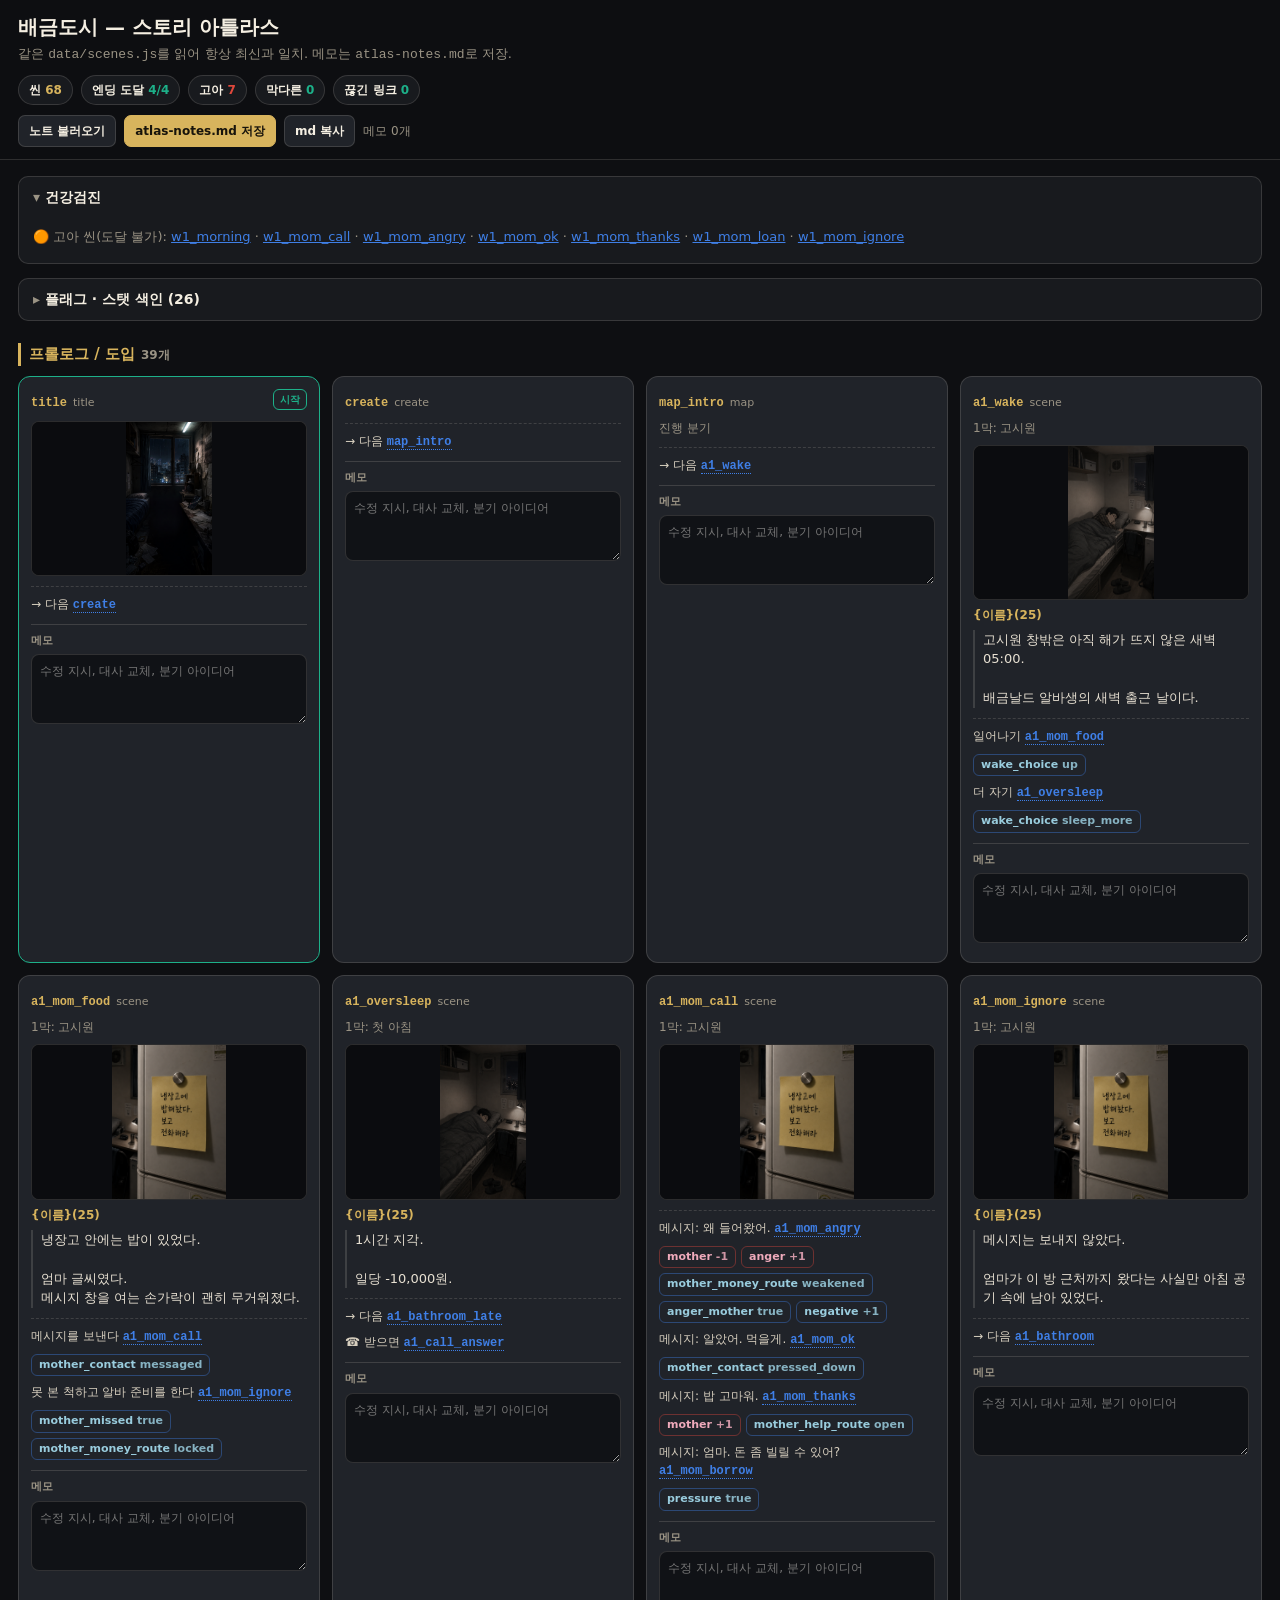
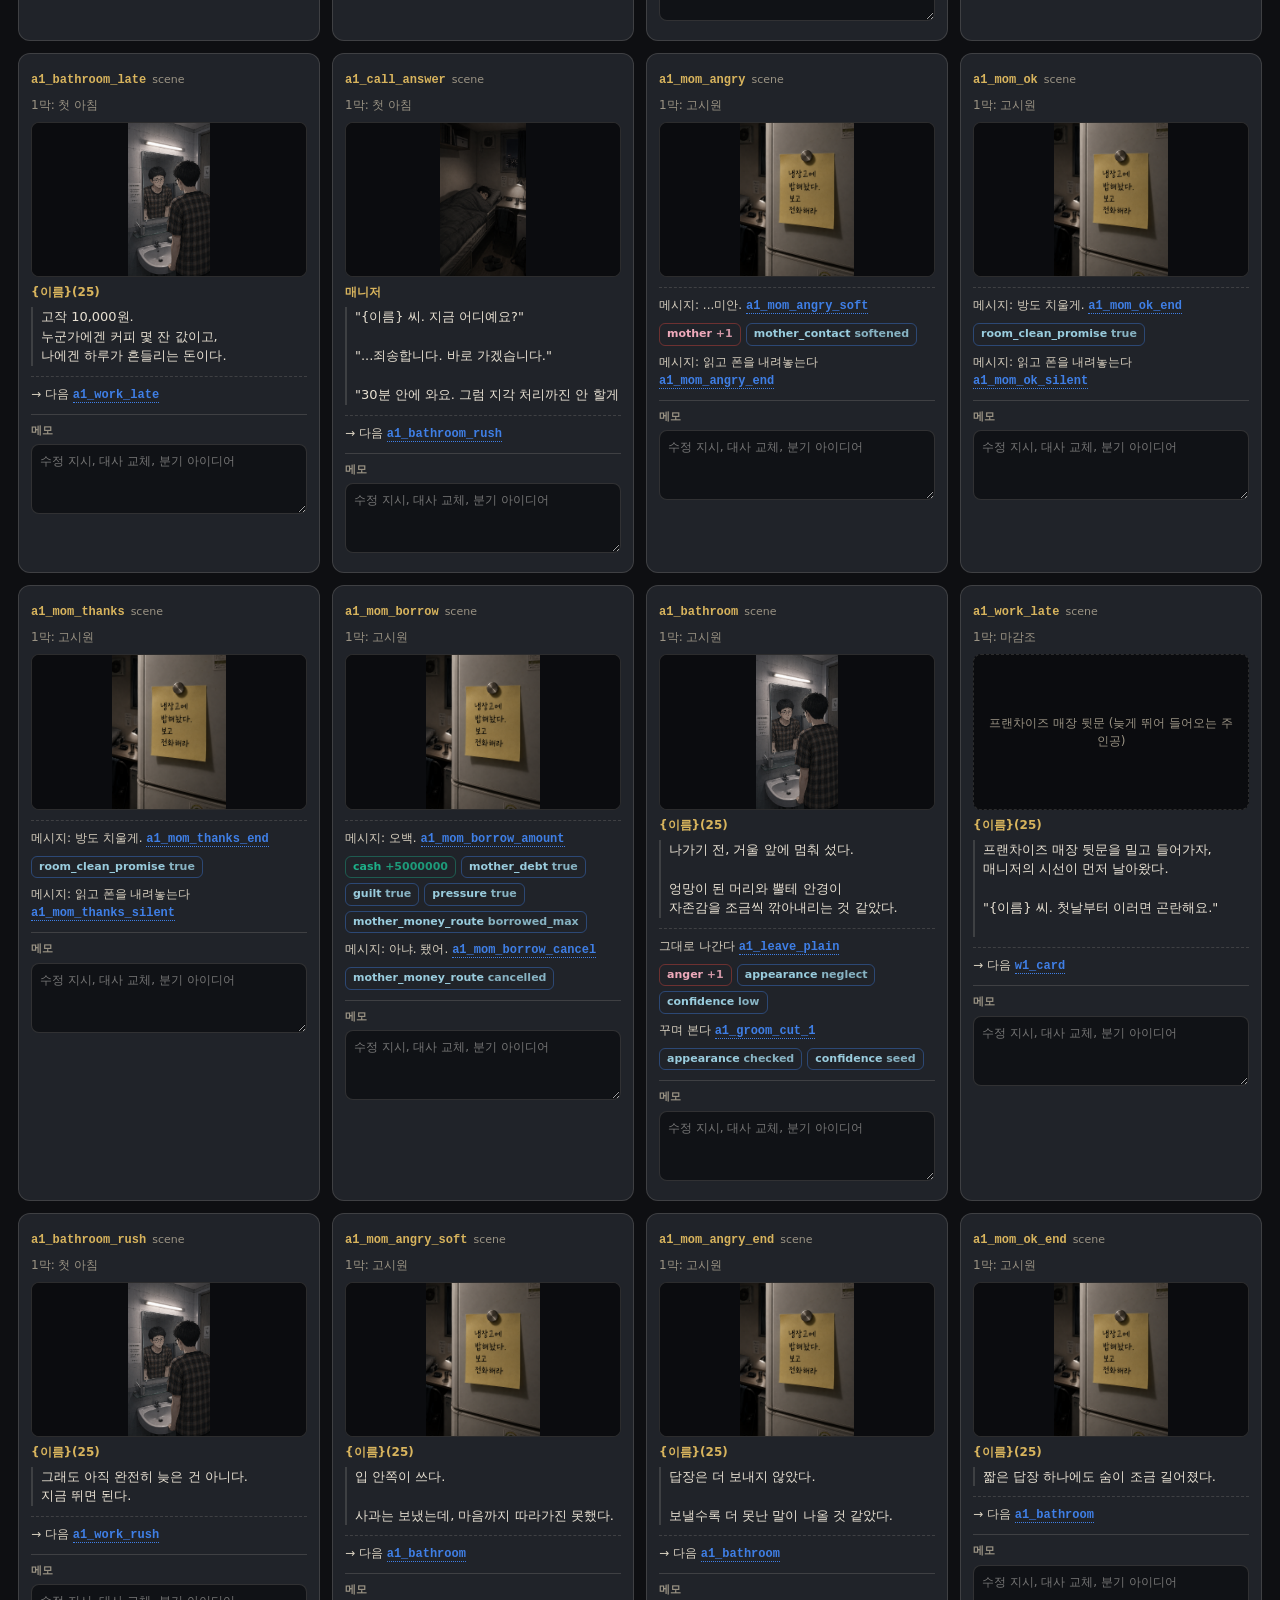
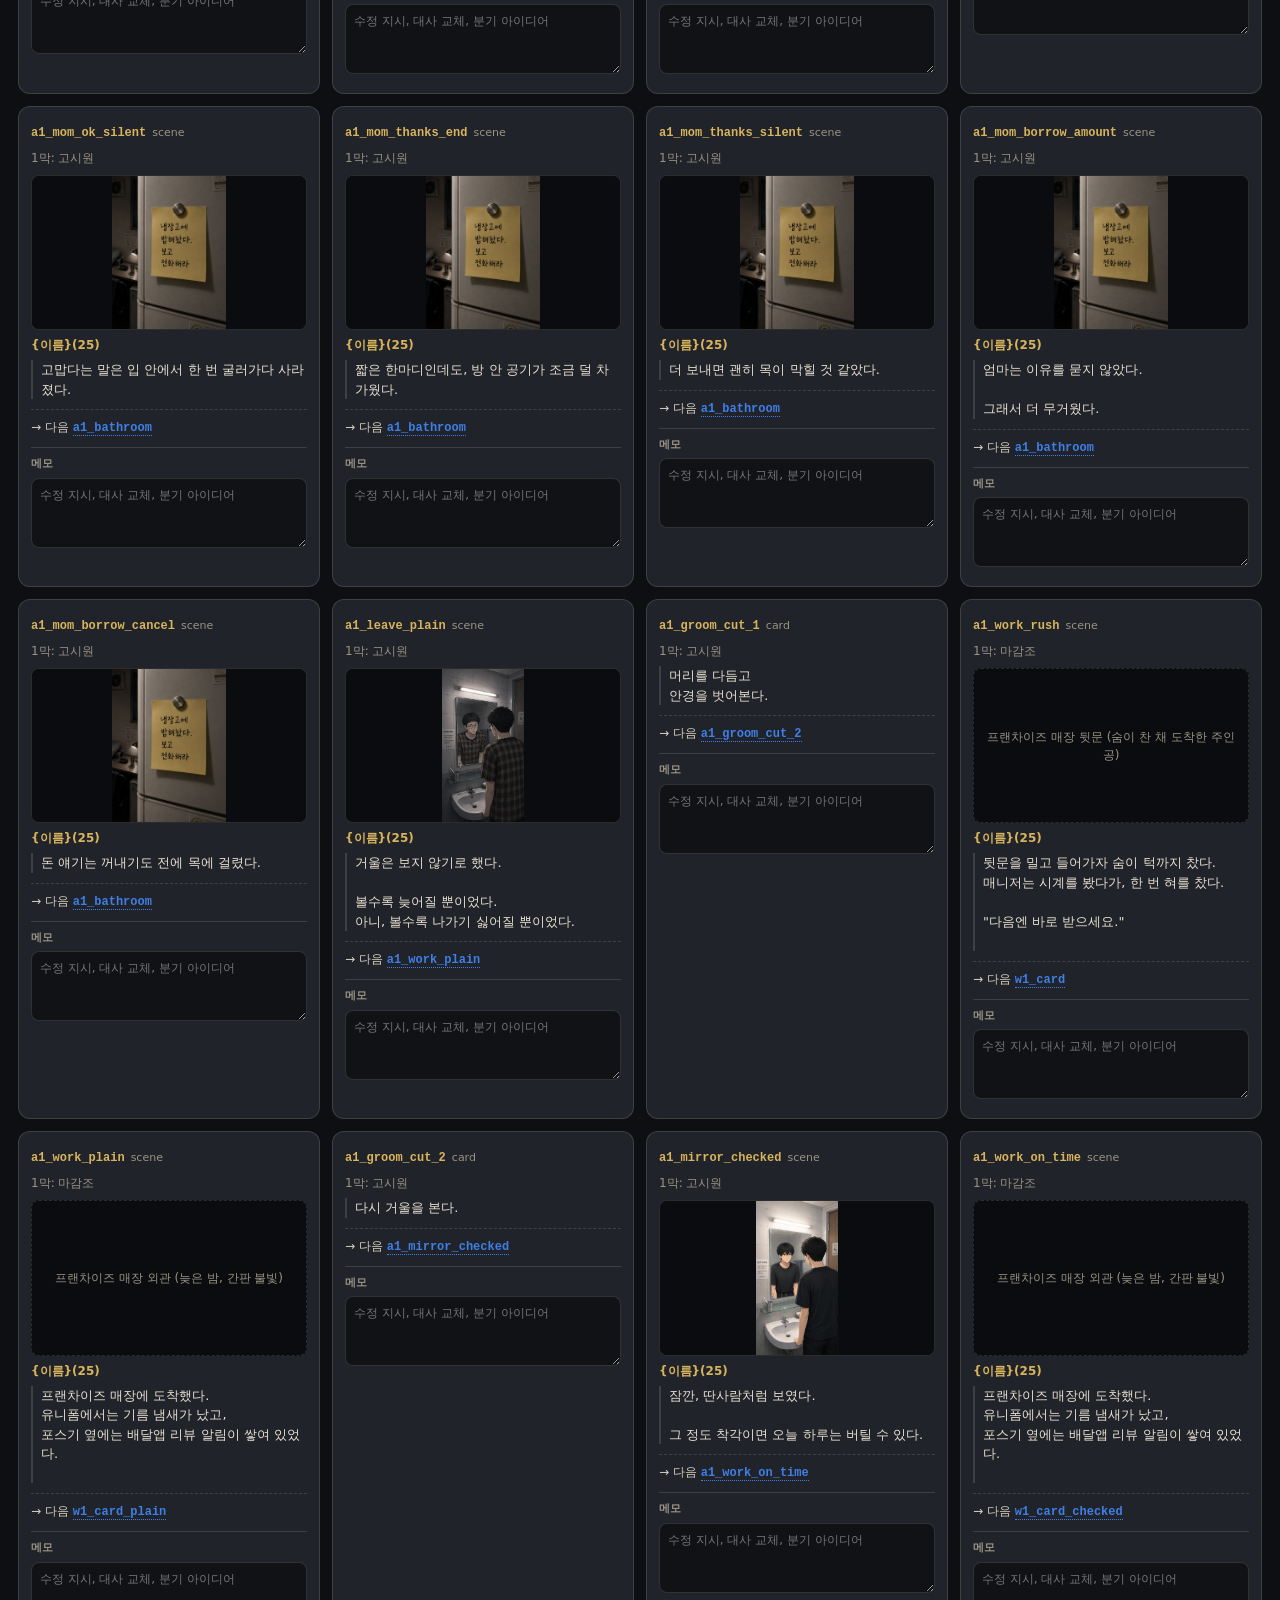
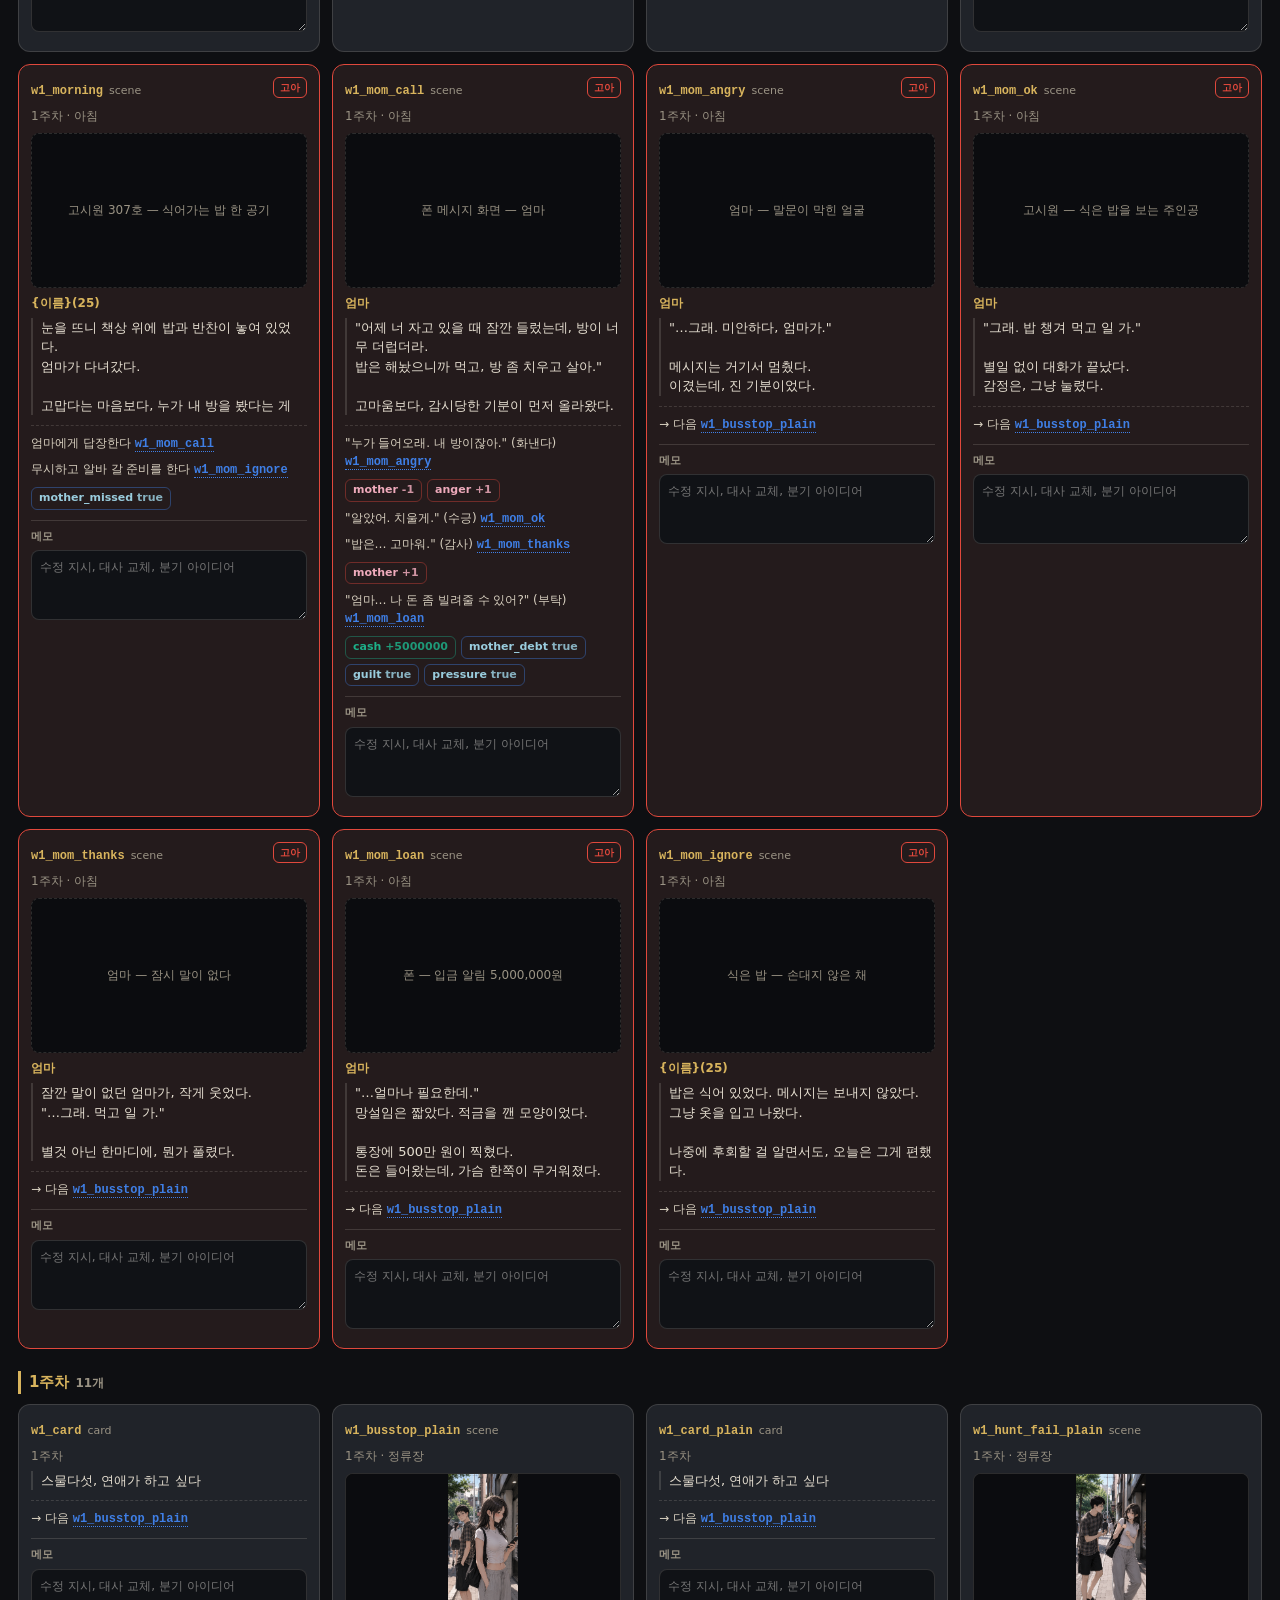
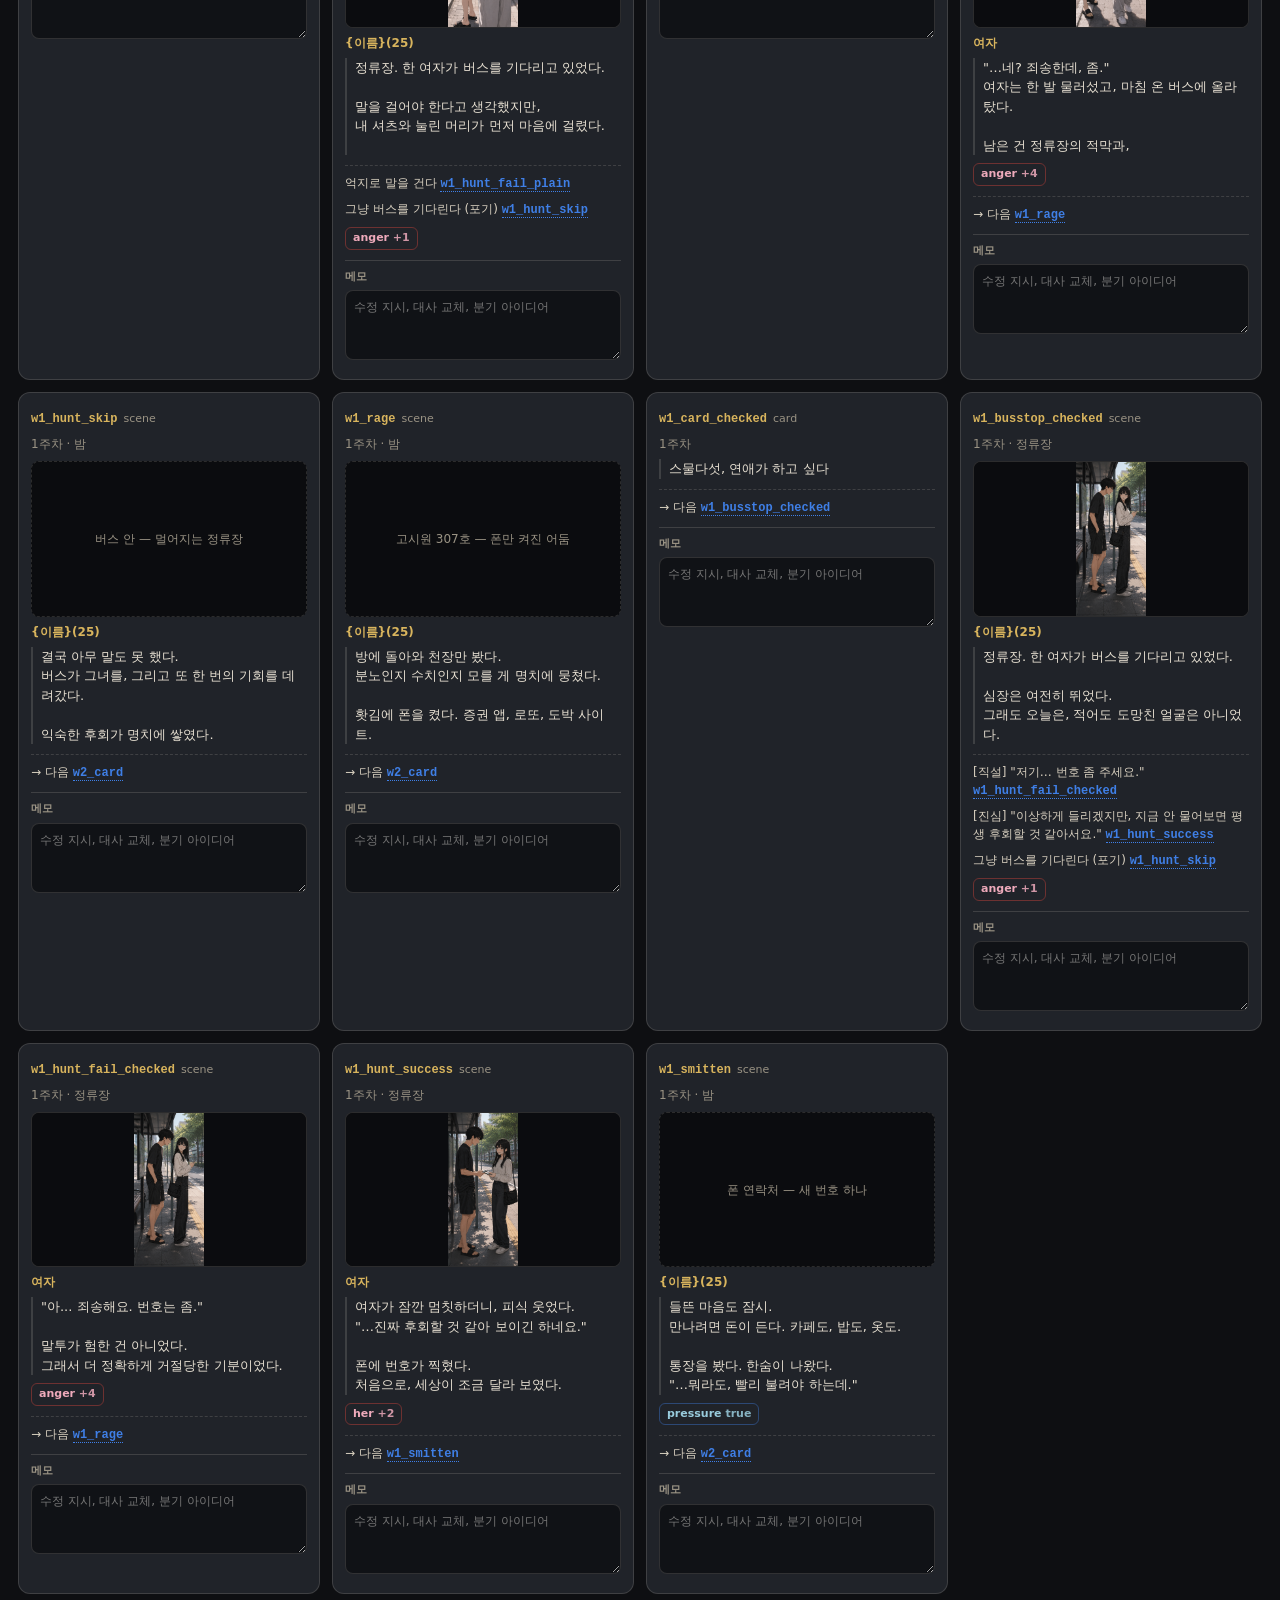
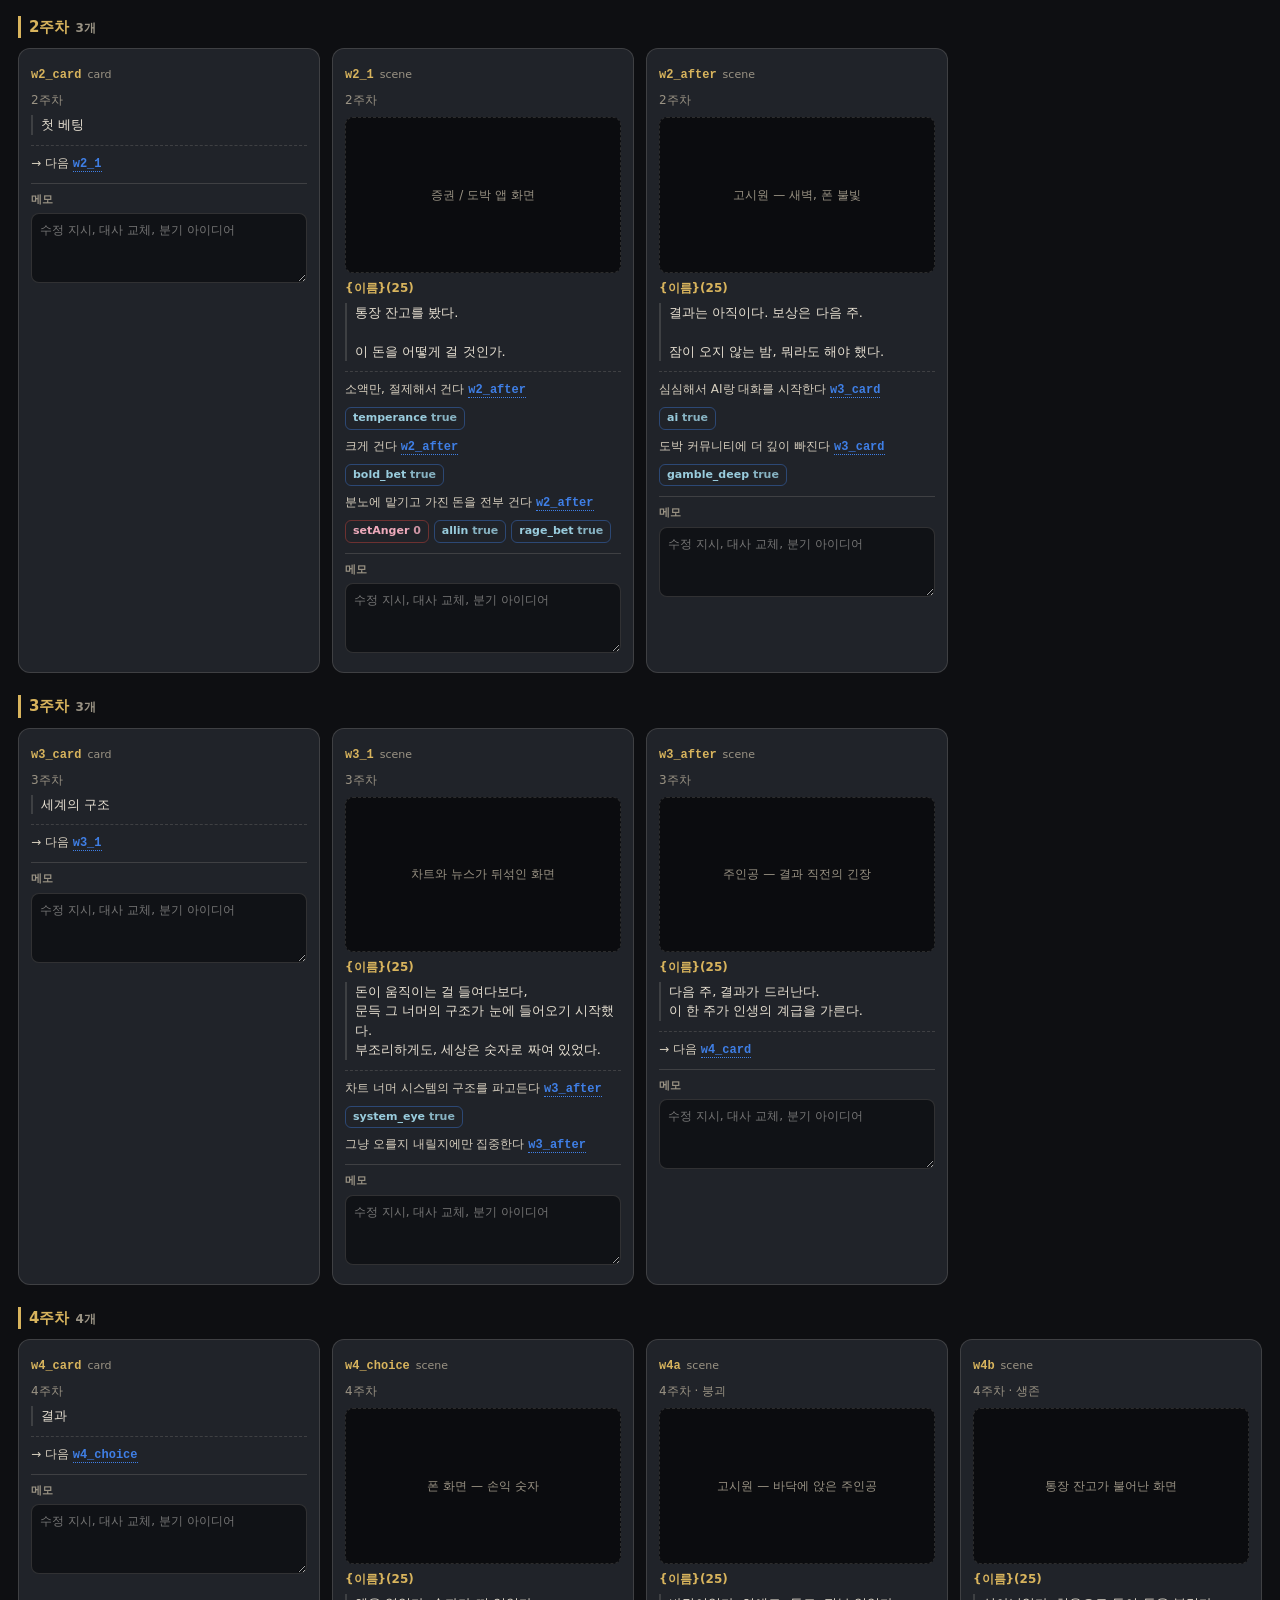
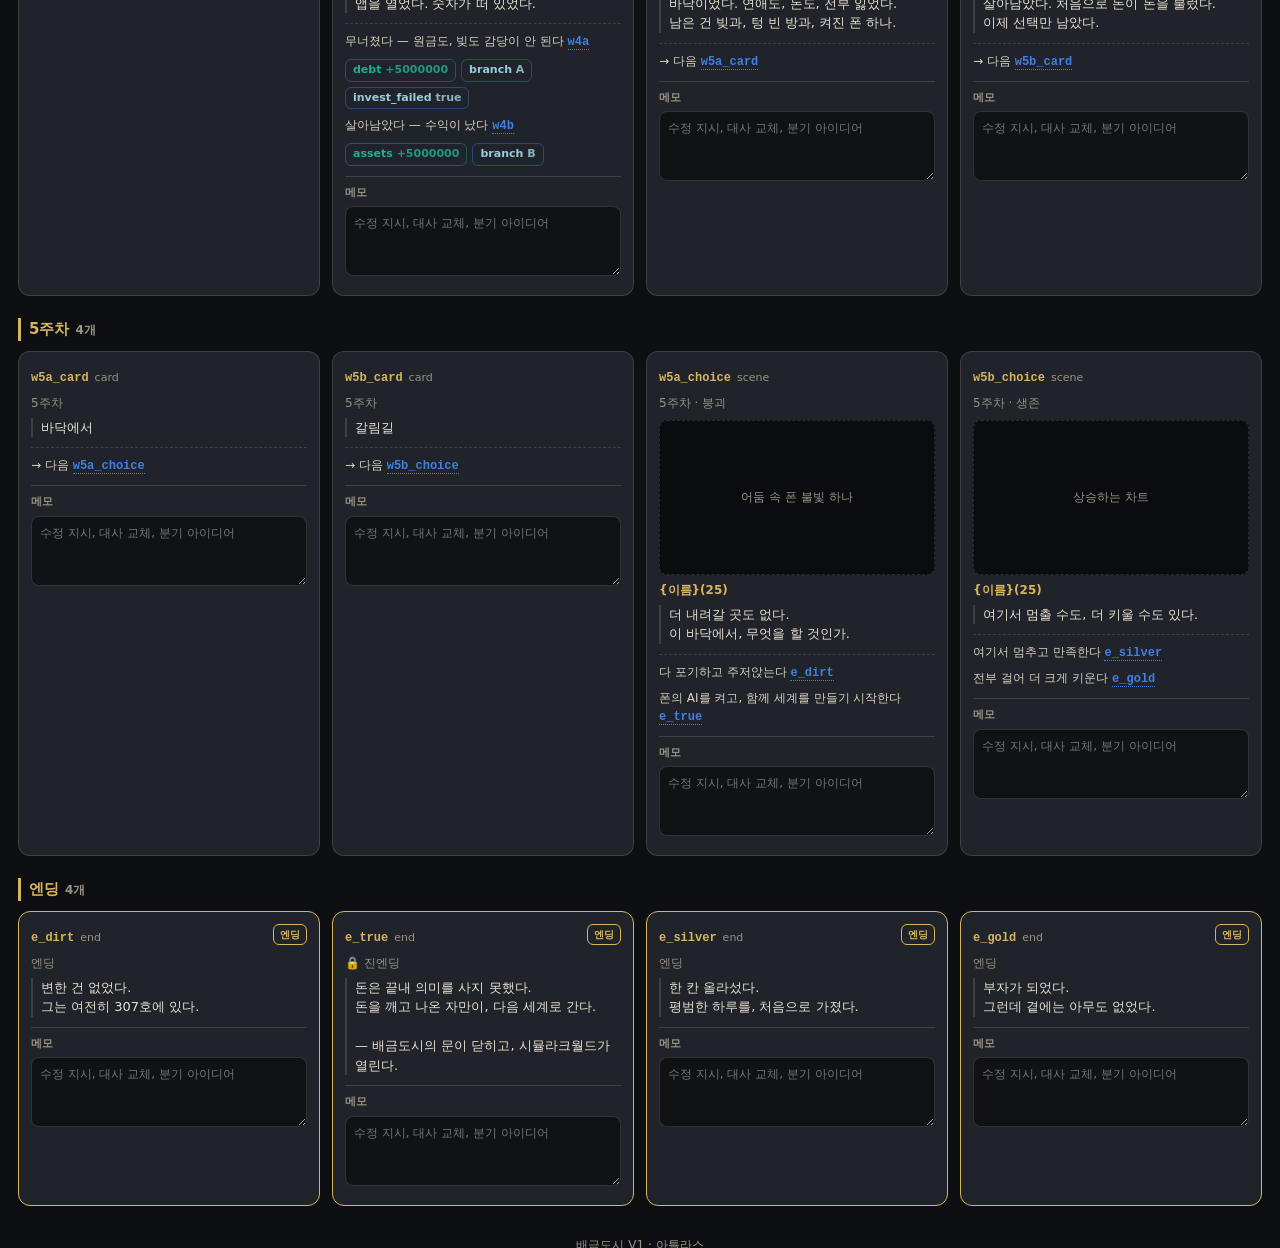
==== game/overview.html @ 7a2845d9 "Initial Mammon City v4.5 project" ====
<!DOCTYPE html>
<html lang="ko">
<head>
<meta charset="utf-8">
<meta name="viewport" content="width=device-width, initial-scale=1">
<title>배금도시 — 스토리 아틀라스</title>
<style>
  :root{
    --ink:#f5efe2; --muted:#9a9384; --bg:#0e0f12; --panel:#181a1e; --panel2:#202329;
    --line:rgba(245,239,226,.14); --gold:#d8b45d; --red:#e0483c; --green:#1db089; --blue:#3f7fe6;
  }
  *{box-sizing:border-box; margin:0; padding:0}
  body{background:var(--bg); color:var(--ink); font-family:"Gothic A1",system-ui,sans-serif; line-height:1.5; padding:18px; }
  a{color:inherit}
  h1{font-size:20px; font-weight:800}
  .sub{color:var(--muted); font-size:13px; margin-top:2px}

  .toolbar{position:sticky; top:0; z-index:5; background:rgba(14,15,18,.96); backdrop-filter:blur(4px);
    border-bottom:1px solid var(--line); padding:12px 4px; margin:-18px -18px 16px; padding-inline:18px}
  .pills{display:flex; flex-wrap:wrap; gap:8px; margin-top:10px}
  .pill{font-size:12px; font-weight:800; padding:5px 10px; border-radius:999px; border:1px solid var(--line); background:var(--panel)}
  .pill b{color:var(--gold)}
  .pill.bad b{color:var(--red)}
  .pill.warn b{color:var(--gold)}
  .pill.ok b{color:var(--green)}
  .note-actions{display:flex; flex-wrap:wrap; align-items:center; gap:8px; margin-top:10px}
  .note-btn{border:1px solid var(--line); background:var(--panel2); color:var(--ink); border-radius:7px;
    padding:6px 10px; font:inherit; font-size:12px; font-weight:800; cursor:pointer}
  .note-btn:hover{border-color:var(--gold)}
  .note-btn.primary{background:var(--gold); color:#17130b; border-color:var(--gold)}
  .note-status{font-size:12px; color:var(--muted)}
  .note-status.ok{color:var(--green)}
  .note-status.warn{color:var(--gold)}

  details{margin-bottom:14px; border:1px solid var(--line); border-radius:10px; background:var(--panel); overflow:hidden}
  summary{cursor:pointer; padding:10px 14px; font-weight:800; font-size:14px; list-style:none}
  summary::-webkit-details-marker{display:none}
  summary::before{content:"▸ "; color:var(--muted)}
  details[open] summary::before{content:"▾ "}
  .pad{padding:6px 14px 14px}

  .problem{font-size:13px; padding:3px 0; color:var(--muted)}
  .problem a{color:var(--blue); text-decoration:underline; cursor:pointer}
  .problem.red a{color:var(--red)}

  .legend{display:flex; flex-wrap:wrap; gap:6px}

  .group{margin:22px 0 8px}
  .group h2{font-size:15px; color:var(--gold); border-left:3px solid var(--gold); padding-left:8px}
  .group .gcount{color:var(--muted); font-size:12px; font-weight:700; margin-left:6px}

  .grid{display:grid; grid-template-columns:repeat(auto-fill,minmax(280px,1fr)); gap:12px; margin-top:10px}
  .card{border:1px solid var(--line); border-radius:12px; background:var(--panel2); padding:12px; scroll-margin-top:90px}
  .card.is-start{border-color:var(--green)}
  .card.is-end{border-color:var(--gold)}
  .card.is-orphan{border-color:var(--red); background:#241b1c}
  .card.is-dead{border-color:var(--red)}

  .id{font-family:ui-monospace,Menlo,Consolas,monospace; font-size:12px; font-weight:800; color:var(--gold)}
  .type{font-size:11px; color:var(--muted); margin-left:6px}
  .badges{float:right; display:flex; gap:4px}
  .bdg{font-size:10px; font-weight:800; padding:2px 6px; border-radius:6px; border:1px solid var(--line); color:var(--muted)}
  .bdg.start{color:var(--green); border-color:var(--green)}
  .bdg.end{color:var(--gold); border-color:var(--gold)}
  .bdg.orphan,.bdg.dead{color:var(--red); border-color:var(--red)}
  .bdg.secret{color:var(--blue); border-color:var(--blue)}

  .hd{font-size:12px; color:var(--muted); margin-top:6px}
  .sp{font-size:12px; color:var(--gold); font-weight:800; margin-top:6px}
  .tx{font-size:13px; white-space:pre-line; color:#e7e0d2; margin-top:6px; max-height:7.5em; overflow:auto;
     border-left:2px solid var(--line); padding-left:8px}
  .thumb{width:100%; aspect-ratio:16/9; margin-top:8px; border:1px solid var(--line); border-radius:8px;
    overflow:hidden; background:#0b0c0f; display:flex; align-items:center; justify-content:center}
  .thumb img{width:100%; height:100%; object-fit:contain; display:block; background:#0b0c0f}
  .thumb.placeholder{padding:12px; color:var(--muted); font-size:12px; text-align:center; border-style:dashed}
  .note-box{margin-top:10px; border-top:1px solid var(--line); padding-top:8px}
  .note-label{font-size:11px; font-weight:800; color:var(--muted); margin-bottom:5px}
  .note-box textarea{width:100%; min-height:70px; resize:vertical; border:1px solid var(--line); border-radius:8px;
    background:#101216; color:var(--ink); padding:8px; font:inherit; font-size:12px; line-height:1.45}
  .note-box textarea:focus{outline:none; border-color:var(--gold)}
  .card.has-note{box-shadow:0 0 0 1px rgba(216,180,93,.32)}

  .chips{display:flex; flex-wrap:wrap; gap:5px; margin-top:8px}
  .chip{font-size:11px; font-weight:700; padding:2px 7px; border-radius:6px; border:1px solid var(--line)}
  .chip.stat{color:#eab; border-color:rgba(224,72,60,.4)}
  .chip.flag{color:#9cd; border-color:rgba(63,127,230,.4)}
  .chip.money{color:var(--green); border-color:rgba(29,176,137,.4)}
  .chip.pos::after{content:""}
  .chip .v{opacity:.85}

  .edges{margin-top:10px; border-top:1px dashed var(--line); padding-top:8px; display:flex; flex-direction:column; gap:7px}
  .edge{font-size:12px}
  .edge .lab{color:#d7cfbf}
  .edge a.to{font-family:ui-monospace,Menlo,Consolas,monospace; font-weight:800; color:var(--blue);
    text-decoration:none; border-bottom:1px dotted var(--blue)}
  .edge a.to.broken{color:var(--red); border-color:var(--red)}
  .edge a.to.runtime{color:var(--gold); border-color:var(--gold)}
  .edge .rt{font-size:10px; color:var(--gold)}

  .empty{color:var(--muted); padding:40px; text-align:center}
  code{font-family:ui-monospace,Menlo,Consolas,monospace}
  footer{color:var(--muted); font-size:12px; margin:30px 0 10px; text-align:center}
</style>
</head>
<body>
  <div id="app"><div class="empty">불러오는 중…</div></div>

  <!-- 게임과 같은 데이터 사용 -->
  <script src="data/scenes.js"></script>
  <script src="atlas.js"></script>
  <script>
  (function(){
    var app = document.getElementById('app');
    if(!window.STORY){ app.innerHTML = '<div class="empty">scenes.js를 못 읽었어요. game/ 폴더에서 열어주세요.</div>'; return; }
    var M = window.Atlas.build(window.STORY);
    var H = M.health;
    var esc = function(s){ return String(s==null?'':s).replace(/[&<>"]/g, function(c){
      return {'&':'&amp;','<':'&lt;','>':'&gt;','"':'&quot;'}[c]; }); };
    var NOTE_STORAGE_KEY = 'baegeumdosi-atlas-notes-v1';
    var noteFileHandle = null;
    var notes = loadStoredNotes();

    function deltaChips(deltas){
      if(!deltas || !deltas.length) return '';
      return '<div class="chips">' + deltas.map(function(d){
        var cls = d.kind==='money' ? 'money' : d.kind==='flag' ? 'flag' : 'stat';
        var v = (typeof d.val==='number' && d.val>0 ? '+' : '') + d.val;
        return '<span class="chip '+cls+'">'+esc(d.name)+' <span class="v">'+esc(v)+'</span></span>';
      }).join('') + '</div>';
    }

    function badgeHTML(b){
      var map={'시작':'start','엔딩':'end','고아':'orphan','막다른':'dead','비밀':'secret'};
      return '<span class="bdg '+(map[b]||'')+'">'+esc(b)+'</span>';
    }

    function imageHTML(img){
      if(!img) return '';
      if(img.kind === 'file'){
        return '<div class="thumb"><img src="'+esc(img.src)+'" loading="lazy" alt=""></div>';
      }
      if(img.kind === 'placeholder'){
        return '<div class="thumb placeholder">'+esc(img.label || '이미지 예정')+'</div>';
      }
      return '';
    }

    function noteHTML(s){
      return '<div class="note-box">'
        + '<div class="note-label">메모</div>'
        + '<textarea data-note-scene="'+esc(s.id)+'" placeholder="수정 지시, 대사 교체, 분기 아이디어">'+esc(notes[s.id] || '')+'</textarea>'
        + '</div>';
    }

    function cardHTML(s){
      var cls = 'card';
      if(s.badges.indexOf('시작')>=0) cls+=' is-start';
      if(s.badges.indexOf('엔딩')>=0) cls+=' is-end';
      if(s.badges.indexOf('고아')>=0) cls+=' is-orphan';
      if(s.badges.indexOf('막다른')>=0) cls+=' is-dead';
      if((notes[s.id] || '').trim()) cls+=' has-note';

      var edges = s.edges.map(function(e){
        var toCls = 'to' + (e.kind==='broken'?' broken':e.kind==='runtime'?' runtime':'');
        var rt = e.kind==='runtime' ? ' <span class="rt">(런타임 분기)</span>'
               : e.kind==='broken' ? ' <span class="rt" style="color:var(--red)">(타겟 없음!)</span>' : '';
        return '<div class="edge"><span class="lab">'+esc(e.label)+'</span> '
             + '<a class="'+toCls+'" href="#scene-'+esc(e.target)+'">'+esc(e.target)+'</a>'+rt
             + deltaChips(e.deltas) + '</div>';
      }).join('');

      return '<div class="'+cls+'" id="scene-'+esc(s.id)+'">'
        + '<div class="badges">'+s.badges.map(badgeHTML).join('')+'</div>'
        + '<span class="id">'+esc(s.id)+'</span><span class="type">'+esc(s.type)+'</span>'
        + (s.header?'<div class="hd">'+esc(s.header)+'</div>':'')
        + imageHTML(s.image)
        + (s.speaker?'<div class="sp">'+esc(s.speaker)+'</div>':'')
        + (s.text?'<div class="tx">'+esc(s.text)+'</div>':'')
        + deltaChips(s.deltas)
        + (edges?'<div class="edges">'+edges+'</div>':'')
        + noteHTML(s)
        + '</div>';
    }

    function loadStoredNotes(){
      try {
        return JSON.parse(localStorage.getItem(NOTE_STORAGE_KEY) || '{}') || {};
      } catch(e) {
        return {};
      }
    }

    function cleanNotes(obj){
      var out = {};
      Object.keys(obj || {}).forEach(function(id){
        var val = String(obj[id] == null ? '' : obj[id]).trim();
        if(val) out[id] = val;
      });
      return out;
    }

    function persistNotes(){
      localStorage.setItem(NOTE_STORAGE_KEY, JSON.stringify(notes));
      updateNoteCount();
    }

    function orderedSceneIds(){
      var ids = [];
      M.groups.forEach(function(g){ g.scenes.forEach(function(s){ ids.push(s.id); }); });
      return ids;
    }

    function serializeNotes(){
      notes = cleanNotes(notes);
      var known = {};
      var ids = orderedSceneIds();
      ids.forEach(function(id){ known[id] = true; });
      Object.keys(notes).forEach(function(id){ if(!known[id]) ids.push(id); });

      var body = ids.filter(function(id){ return notes[id]; }).map(function(id){
        return '## ' + id + '\n' + notes[id].trim();
      }).join('\n\n');

      return '# 배금도시 아틀라스 메모\n\n'
        + '> Codex에게 "아틀라스 메모 반영해줘"라고 말하면 이 파일의 씬별 메모를 기준으로 반영합니다.\n'
        + '> 형식: `## scene_id` 아래에 수정 지시를 적습니다.\n\n'
        + (body ? body + '\n' : '');
    }

    function parseNotes(md){
      var out = {};
      var current = null;
      var lines = [];
      function flush(){
        if(current){
          var text = lines.join('\n').trim();
          if(text) out[current] = text;
        }
      }
      String(md || '').split(/\r?\n/).forEach(function(line){
        var m = line.match(/^##\s+([A-Za-z0-9_.:-]+)/);
        if(m){
          flush();
          current = m[1];
          lines = [];
        } else if(current) {
          lines.push(line);
        }
      });
      flush();
      return out;
    }

    function setStatus(msg, cls){
      var el = document.getElementById('noteStatus');
      if(!el) return;
      el.className = 'note-status' + (cls ? ' ' + cls : '');
      el.textContent = msg;
    }

    function updateNoteCount(){
      var count = Object.keys(cleanNotes(notes)).length;
      setStatus('메모 ' + count + '개', count ? 'ok' : '');
    }

    function applyNotesToCards(){
      document.querySelectorAll('[data-note-scene]').forEach(function(el){
        var id = el.getAttribute('data-note-scene');
        el.value = notes[id] || '';
        var card = el.closest('.card');
        if(card) card.classList.toggle('has-note', !!(el.value || '').trim());
      });
      persistNotes();
    }

    async function openNotesFile(){
      if(!window.showOpenFilePicker){
        setStatus('파일 불러오기는 이 브라우저에서 미지원', 'warn');
        return;
      }
      try {
        var picked = await window.showOpenFilePicker({
          multiple: false,
          types: [{ description: 'Markdown', accept: { 'text/markdown': ['.md'], 'text/plain': ['.txt'] } }],
        });
        noteFileHandle = picked[0];
        var file = await noteFileHandle.getFile();
        notes = parseNotes(await file.text());
        applyNotesToCards();
        setStatus(file.name + ' 불러옴', 'ok');
      } catch(e) {
        if(e && e.name !== 'AbortError') setStatus('불러오기 실패', 'warn');
      }
    }

    function downloadNotes(md){
      var a = document.createElement('a');
      a.href = URL.createObjectURL(new Blob([md], { type: 'text/markdown;charset=utf-8' }));
      a.download = 'atlas-notes.md';
      a.click();
      setTimeout(function(){ URL.revokeObjectURL(a.href); }, 1000);
    }

    async function saveNotesFile(){
      var md = serializeNotes();
      persistNotes();
      if(window.showSaveFilePicker){
        try {
          if(!noteFileHandle){
            noteFileHandle = await window.showSaveFilePicker({
              suggestedName: 'atlas-notes.md',
              types: [{ description: 'Markdown', accept: { 'text/markdown': ['.md'], 'text/plain': ['.txt'] } }],
            });
          }
          var writable = await noteFileHandle.createWritable();
          await writable.write(md);
          await writable.close();
          setStatus('atlas-notes.md 저장됨', 'ok');
          return;
        } catch(e) {
          if(e && e.name === 'AbortError') return;
        }
      }
      downloadNotes(md);
      setStatus('atlas-notes.md 다운로드됨', 'warn');
    }

    async function copyNotes(){
      var md = serializeNotes();
      persistNotes();
      try {
        await navigator.clipboard.writeText(md);
        setStatus('메모 md 복사됨', 'ok');
      } catch(e) {
        setStatus('복사 실패. 저장 버튼을 사용', 'warn');
      }
    }

    function bindNotes(){
      app.addEventListener('input', function(e){
        var el = e.target;
        if(!el || !el.matches('[data-note-scene]')) return;
        var id = el.getAttribute('data-note-scene');
        notes[id] = el.value;
        var card = el.closest('.card');
        if(card) card.classList.toggle('has-note', !!el.value.trim());
        persistNotes();
      });
      var openBtn = document.getElementById('noteOpen');
      var saveBtn = document.getElementById('noteSave');
      var copyBtn = document.getElementById('noteCopy');
      if(openBtn) openBtn.addEventListener('click', openNotesFile);
      if(saveBtn) saveBtn.addEventListener('click', saveNotesFile);
      if(copyBtn) copyBtn.addEventListener('click', copyNotes);
      updateNoteCount();
    }

    // ----- 헤더 / 건강검진 -----
    var endTxt = H.reachableEndings.length + '/' + H.endings.length;
    var pills = ''
      + '<span class="pill">씬 <b>'+H.sceneCount+'</b></span>'
      + '<span class="pill '+(H.reachableEndings.length===H.endings.length?'ok':'warn')+'">엔딩 도달 <b>'+endTxt+'</b></span>'
      + '<span class="pill '+(H.orphans.length?'bad':'ok')+'">고아 <b>'+H.orphans.length+'</b></span>'
      + '<span class="pill '+(H.deadends.length?'bad':'ok')+'">막다른 <b>'+H.deadends.length+'</b></span>'
      + '<span class="pill '+(H.brokenLinks.length?'bad':'ok')+'">끊긴 링크 <b>'+H.brokenLinks.length+'</b></span>';

    function jump(id){ return '<a href="#scene-'+esc(id)+'">'+esc(id)+'</a>'; }
    var problems = '';
    if(H.brokenLinks.length) problems += '<div class="problem red">⛔ 끊긴 링크: '
      + H.brokenLinks.map(function(b){ return jump(b.from)+' → <code>'+esc(b.to)+'</code>'; }).join(' · ')+'</div>';
    if(H.orphans.length) problems += '<div class="problem">🟠 고아 씬(도달 불가): '
      + H.orphans.map(jump).join(' · ')+'</div>';
    if(H.deadends.length) problems += '<div class="problem">🔴 막다른 씬: '
      + H.deadends.map(jump).join(' · ')+'</div>';
    if(!problems) problems = '<div class="problem">✅ 끊긴 곳 없음. 모든 엔딩 도달 가능.</div>';

    var flagsHTML = M.flags.map(function(f){
      return '<span class="chip '+(f.kind==='flag'?'flag':'stat')+'">'+esc(f.name)
        +' <span class="v">×'+f.setAt.length+'</span></span>';
    }).join('') || '<span class="problem">아직 없음</span>';

    var groupsHTML = M.groups.map(function(g){
      return '<div class="group"><h2>'+esc(g.label)+'<span class="gcount">'+g.scenes.length+'개</span></h2>'
        + '<div class="grid">'+g.scenes.map(cardHTML).join('')+'</div></div>';
    }).join('');

    app.innerHTML =
        '<div class="toolbar">'
      +   '<h1>배금도시 — 스토리 아틀라스</h1>'
      +   '<div class="sub">같은 <code>data/scenes.js</code>를 읽어 항상 최신과 일치. 메모는 <code>atlas-notes.md</code>로 저장.</div>'
      +   '<div class="pills">'+pills+'</div>'
      +   '<div class="note-actions">'
      +     '<button class="note-btn" id="noteOpen" type="button">노트 불러오기</button>'
      +     '<button class="note-btn primary" id="noteSave" type="button">atlas-notes.md 저장</button>'
      +     '<button class="note-btn" id="noteCopy" type="button">md 복사</button>'
      +     '<span class="note-status" id="noteStatus">메모 0개</span>'
      +   '</div>'
      + '</div>'
      + '<details open><summary>건강검진</summary><div class="pad">'+problems+'</div></details>'
      + '<details><summary>플래그 · 스탯 색인 ('+M.flags.length+')</summary><div class="pad legend">'+flagsHTML+'</div></details>'
      + groupsHTML
      + '<footer>배금도시 V1 · 아틀라스</footer>';
    bindNotes();
  })();
  </script>
</body>
</html>
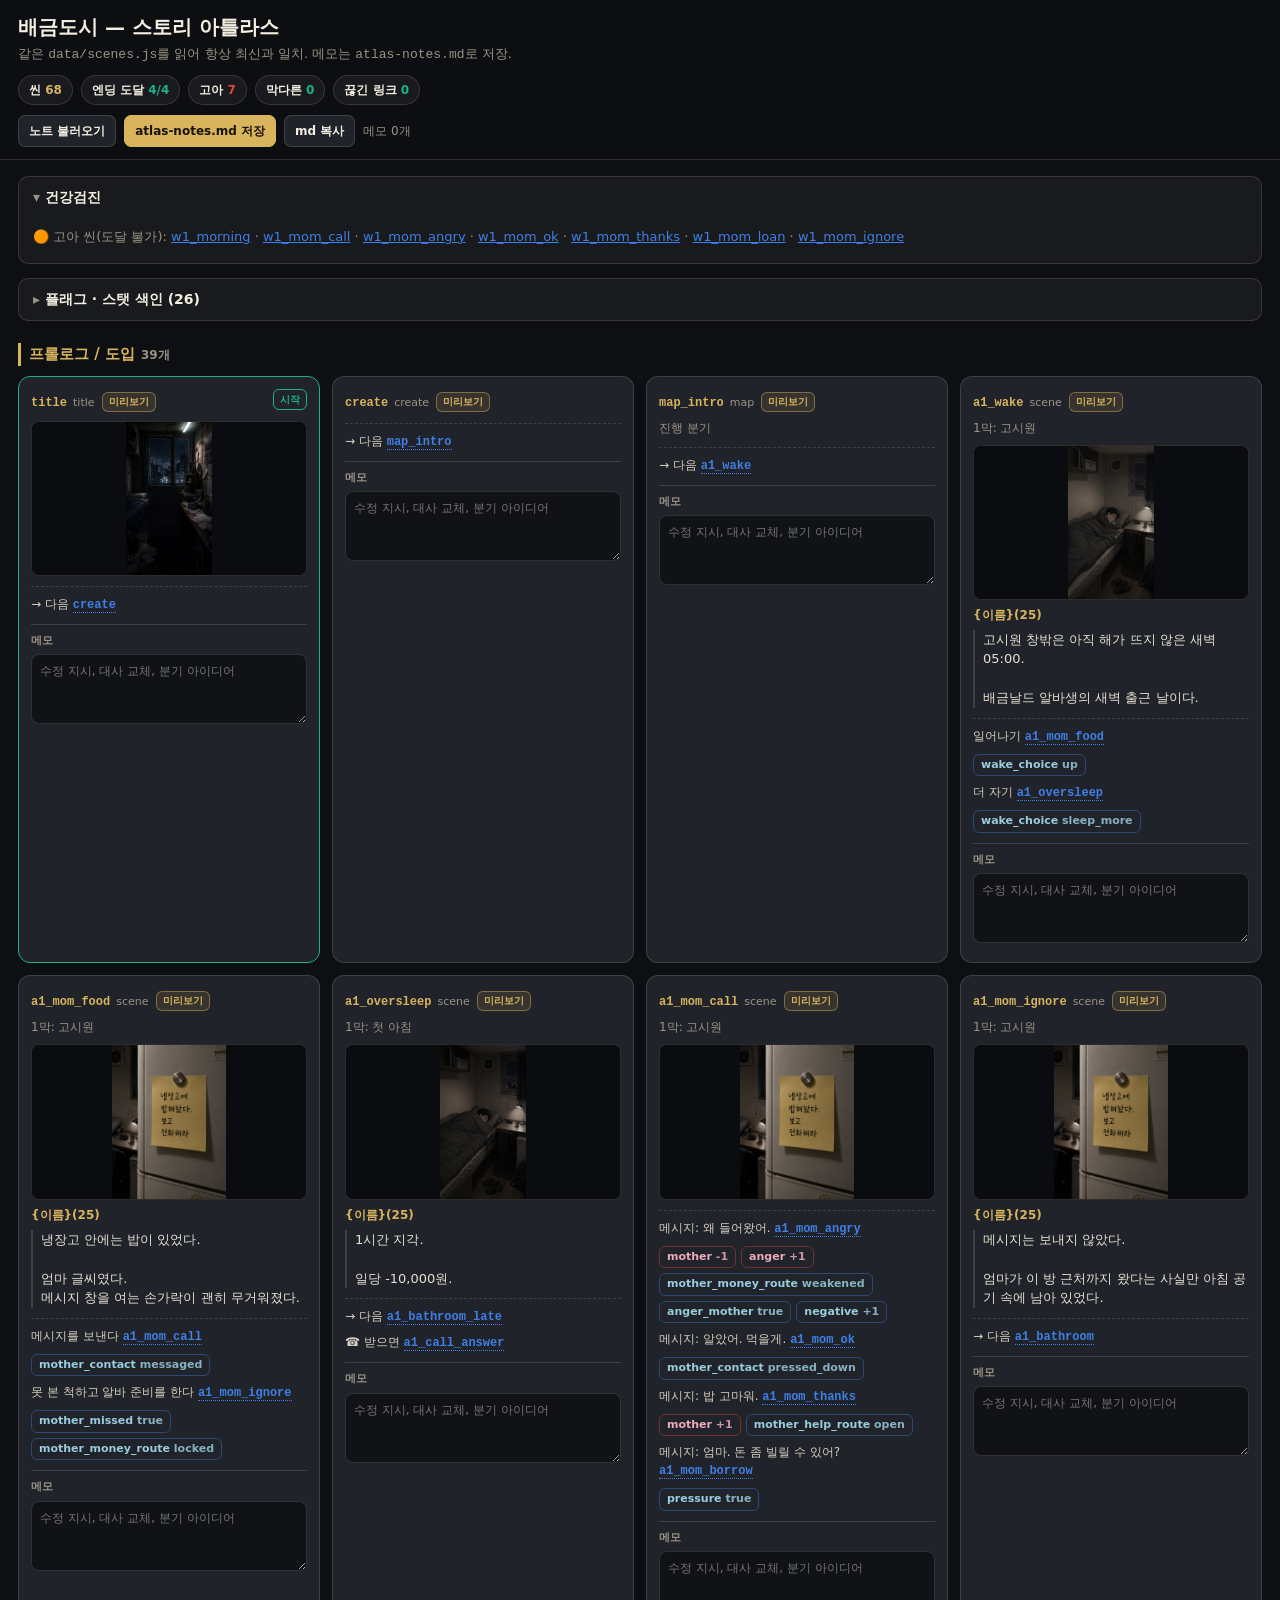
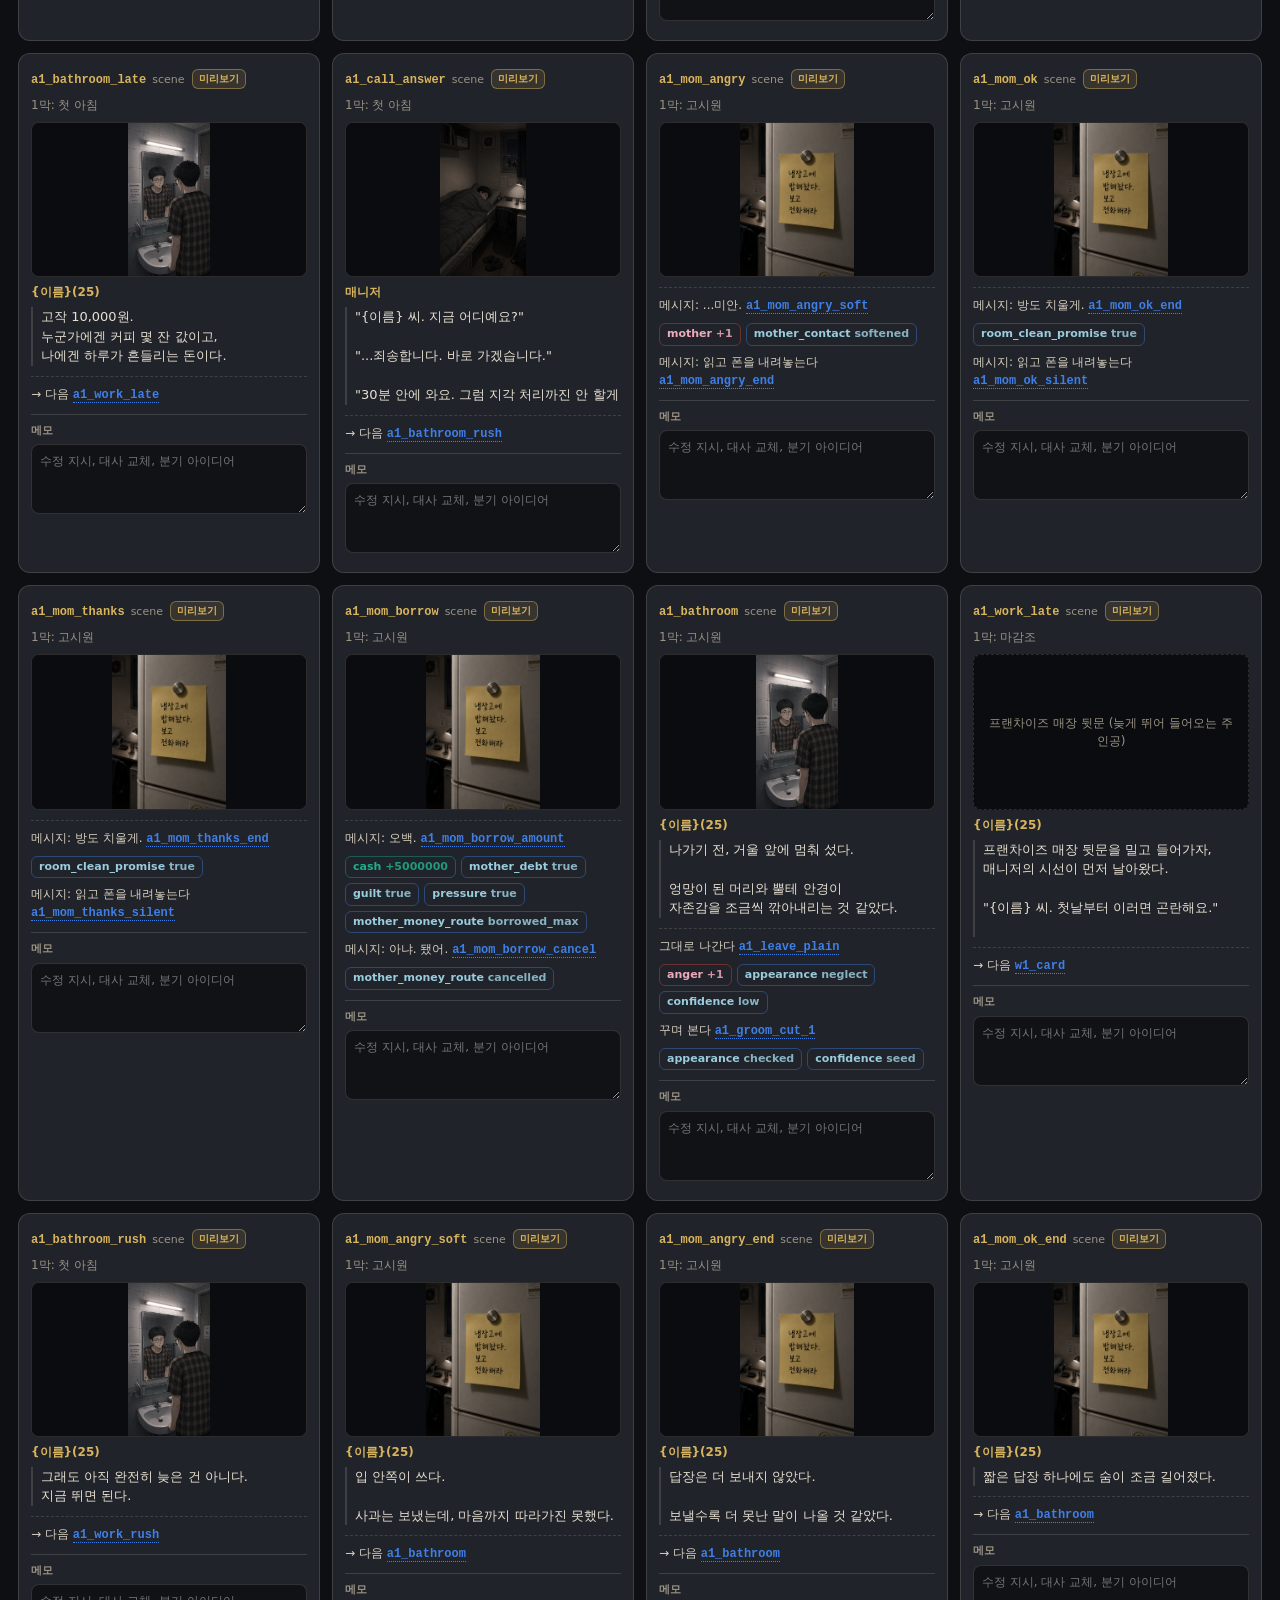
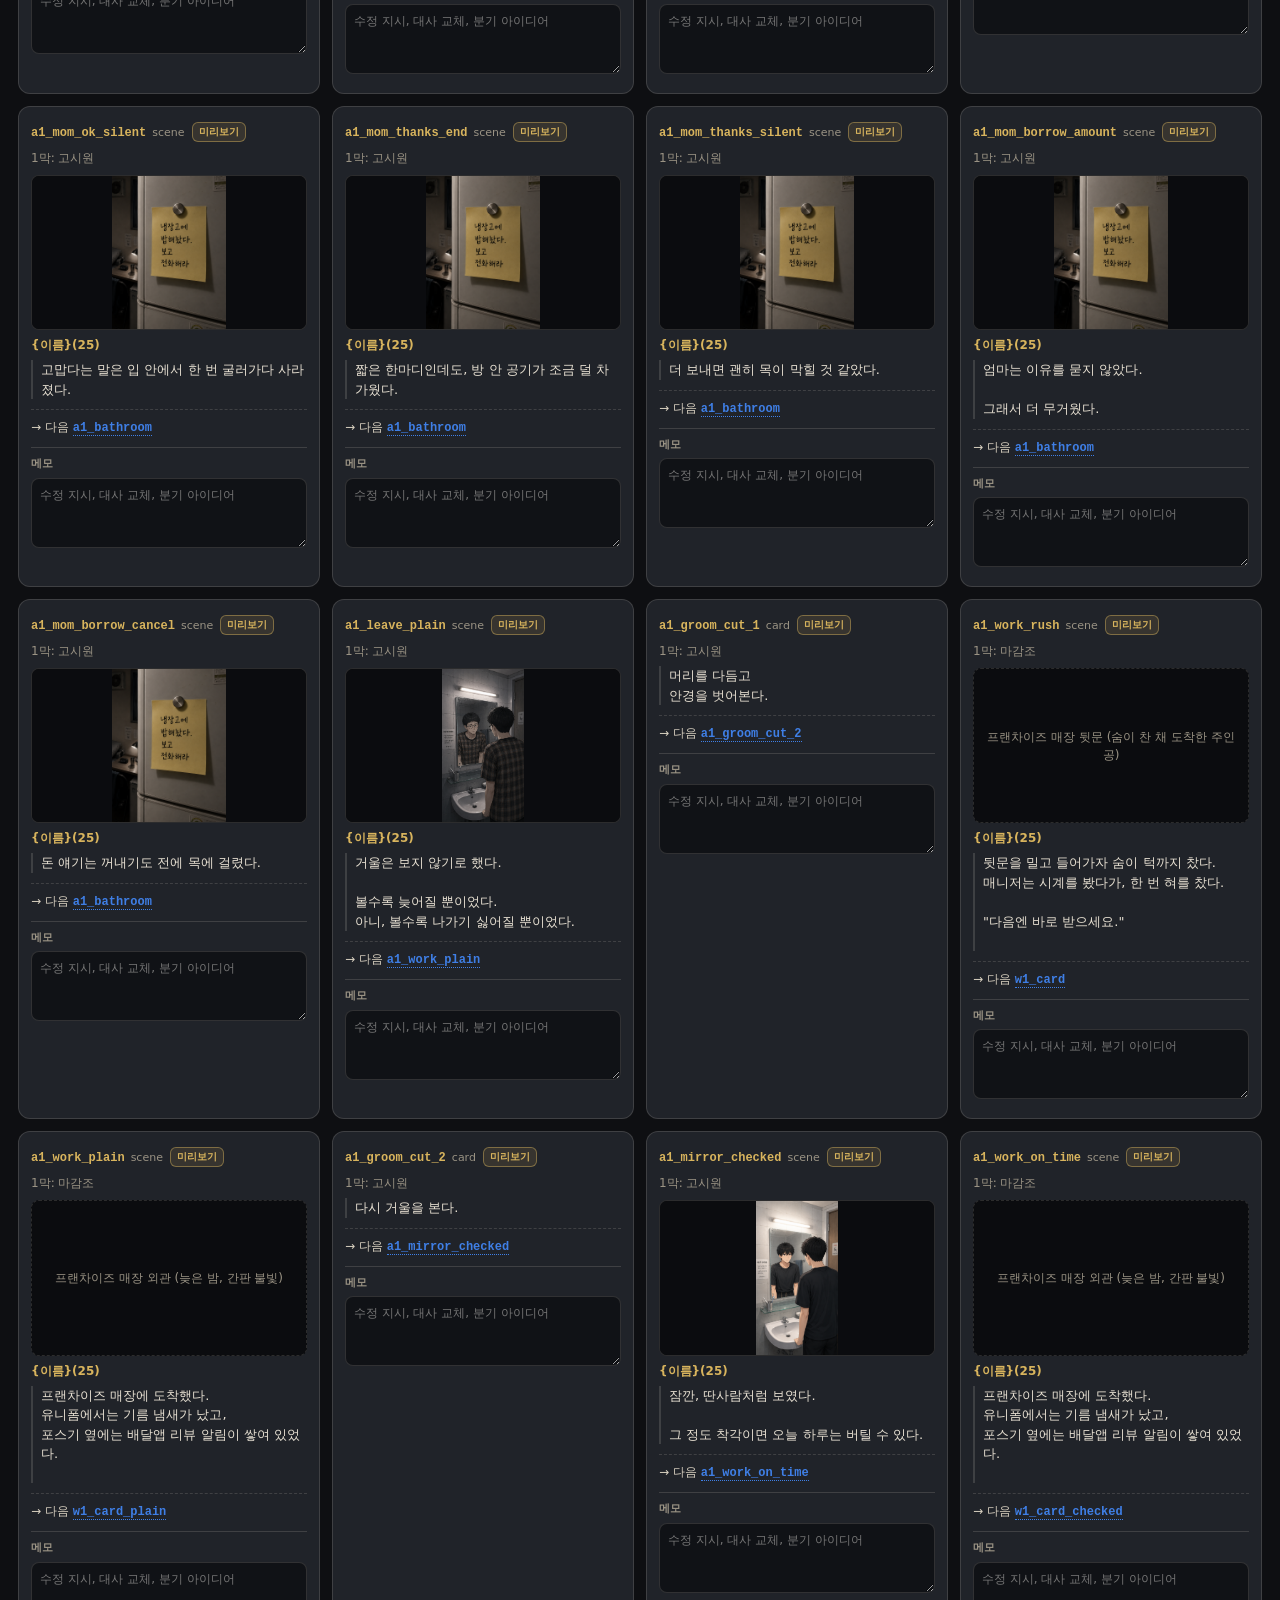
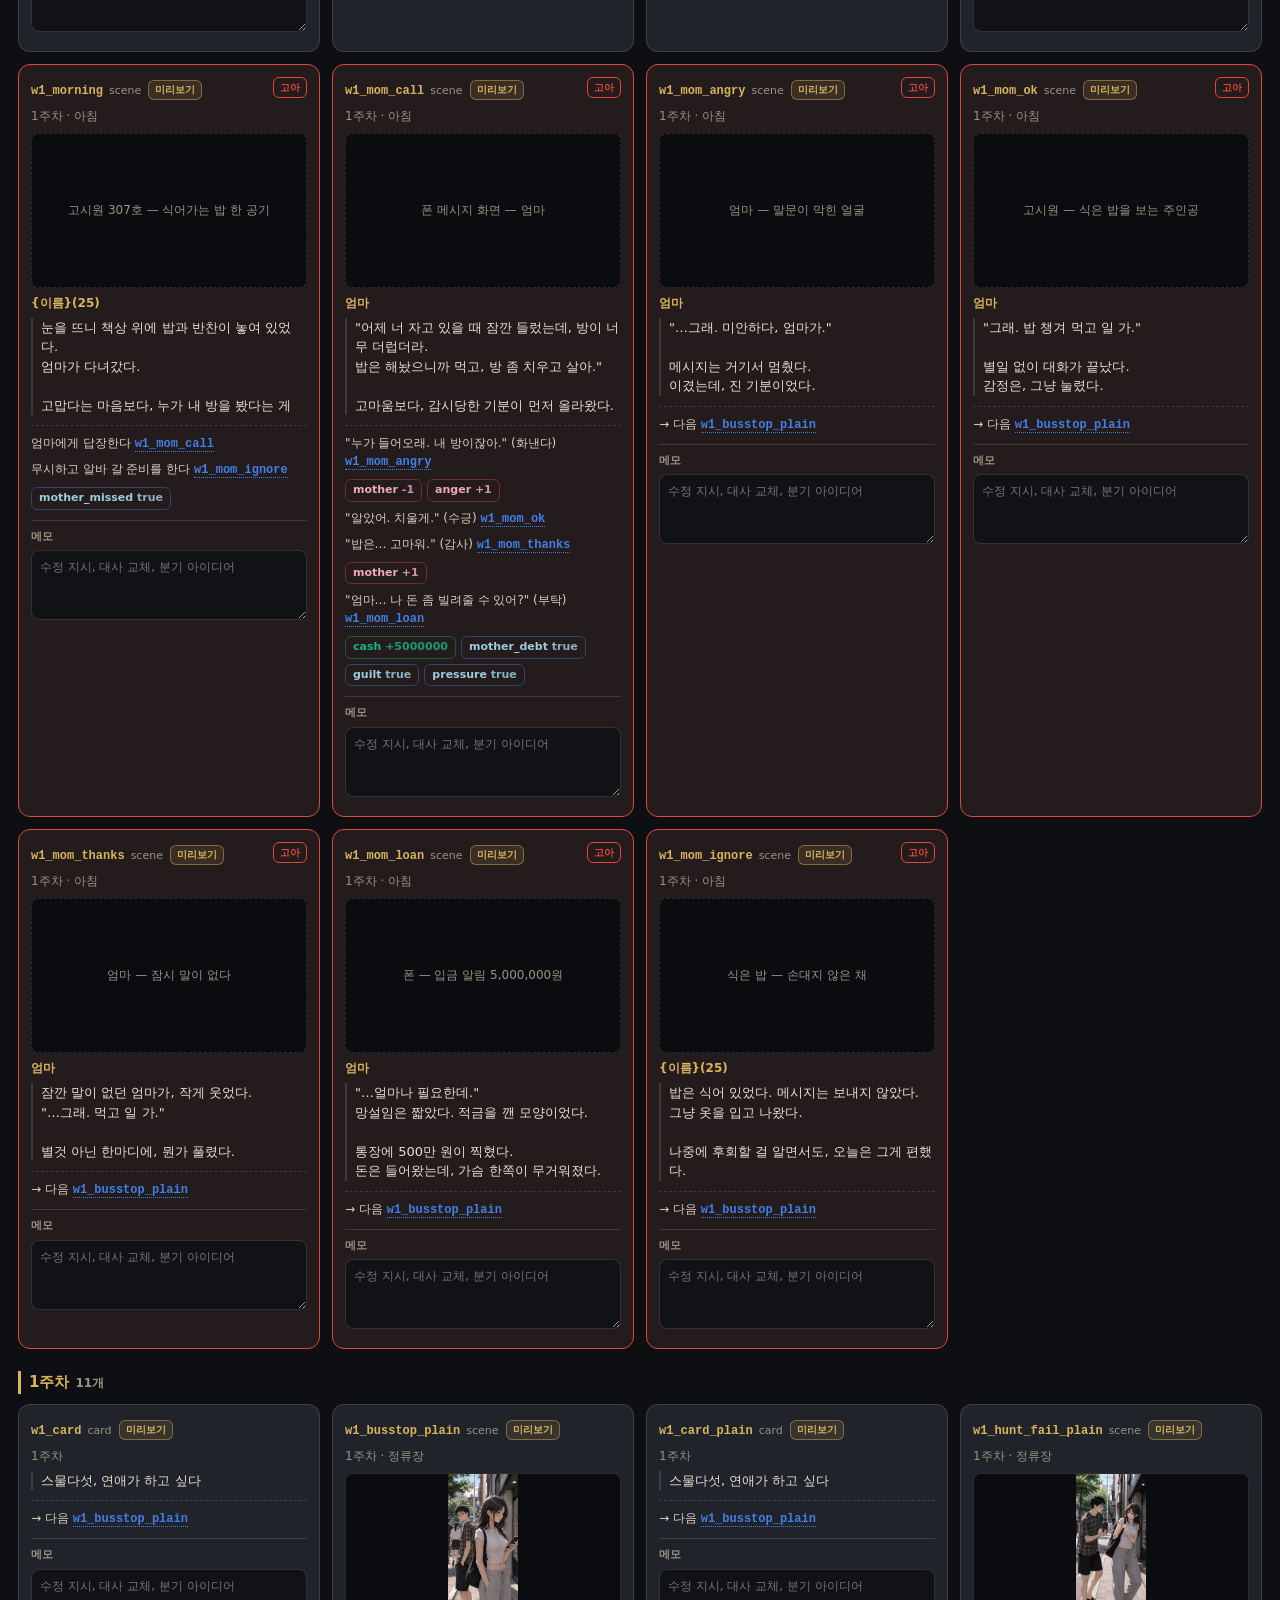
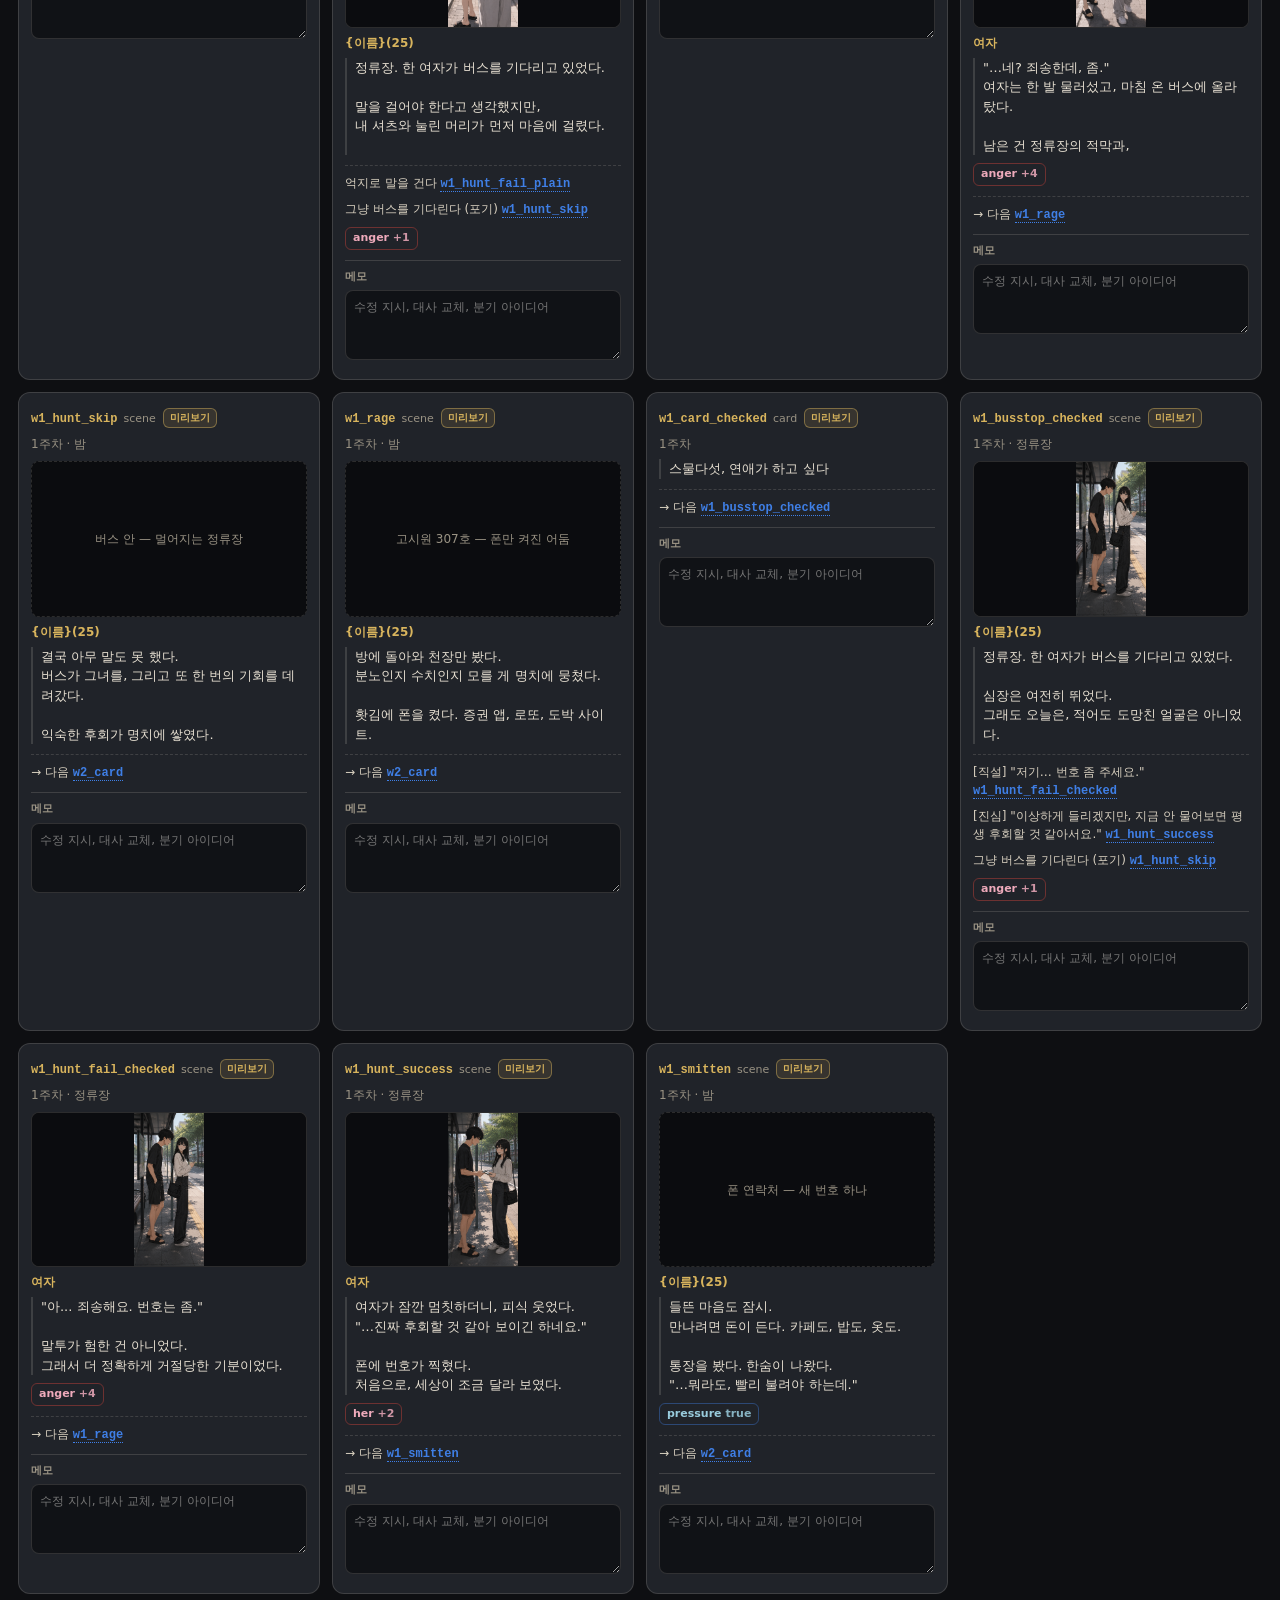
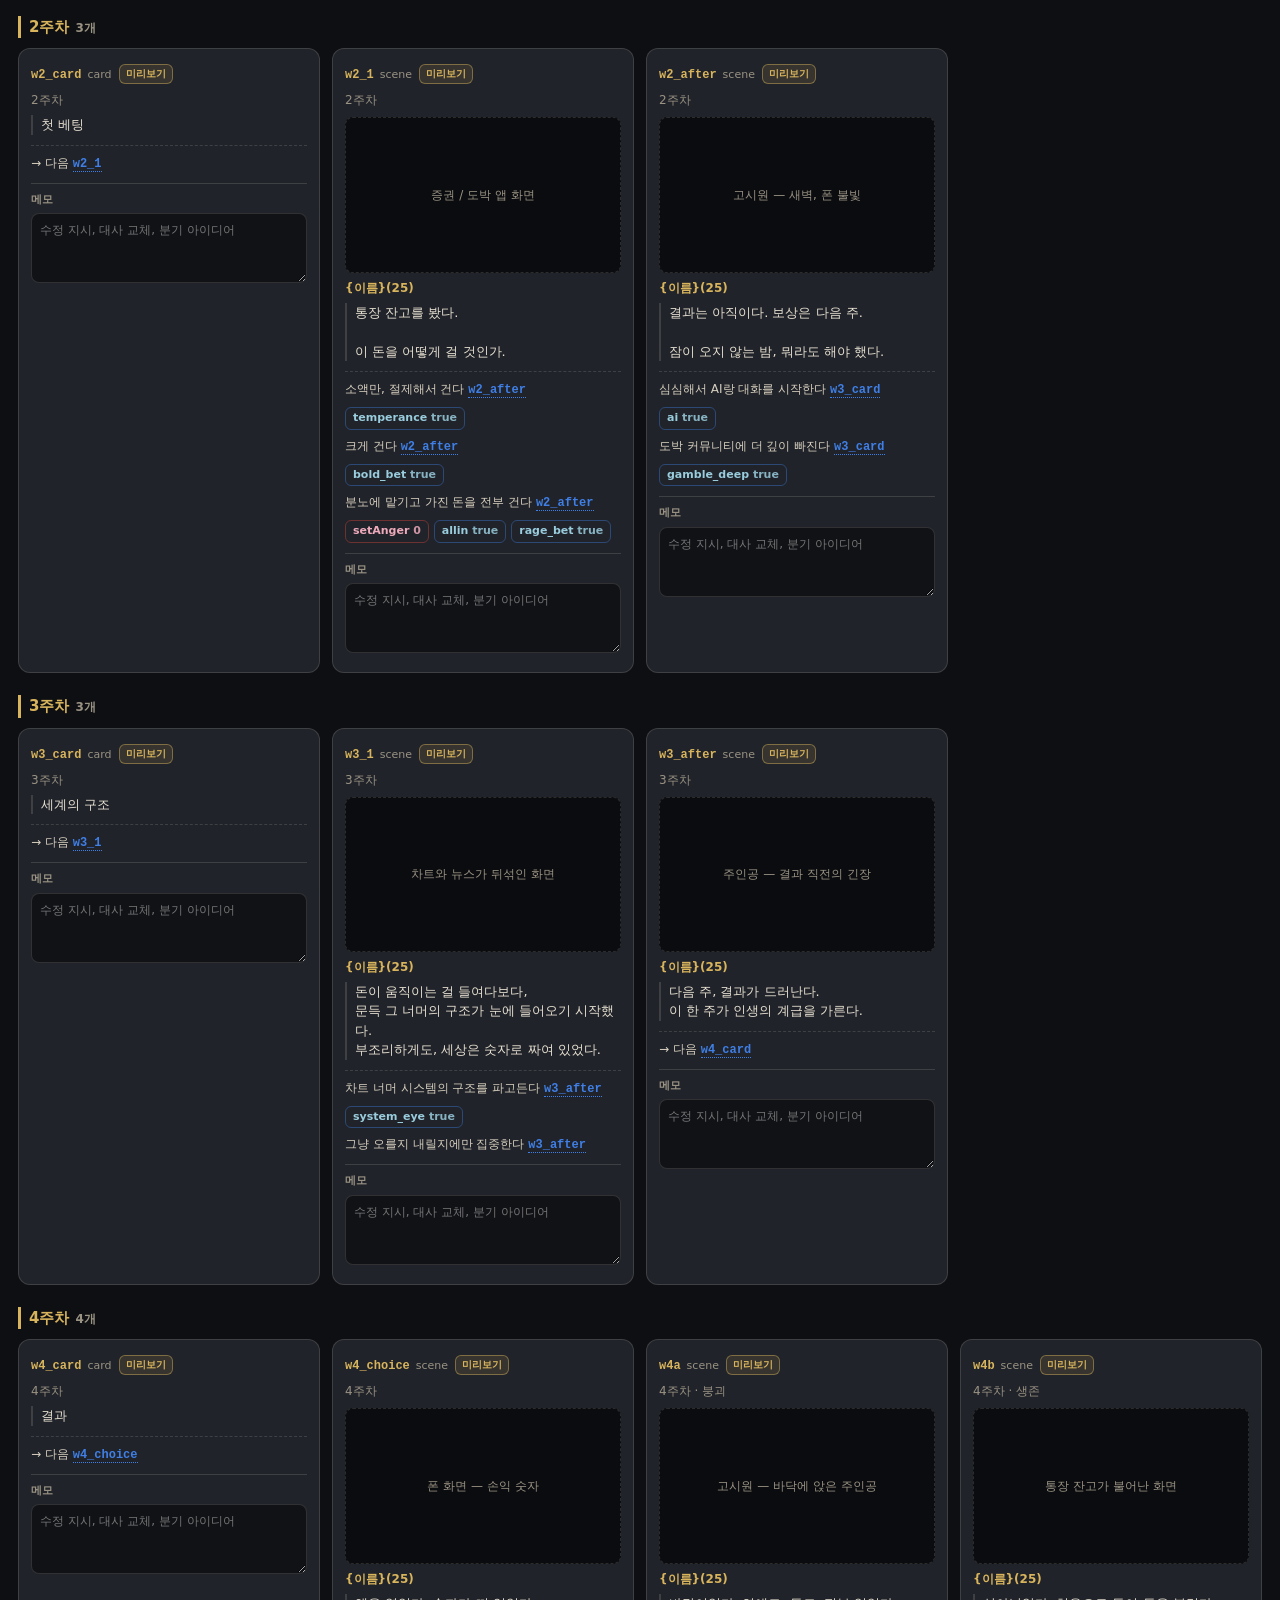
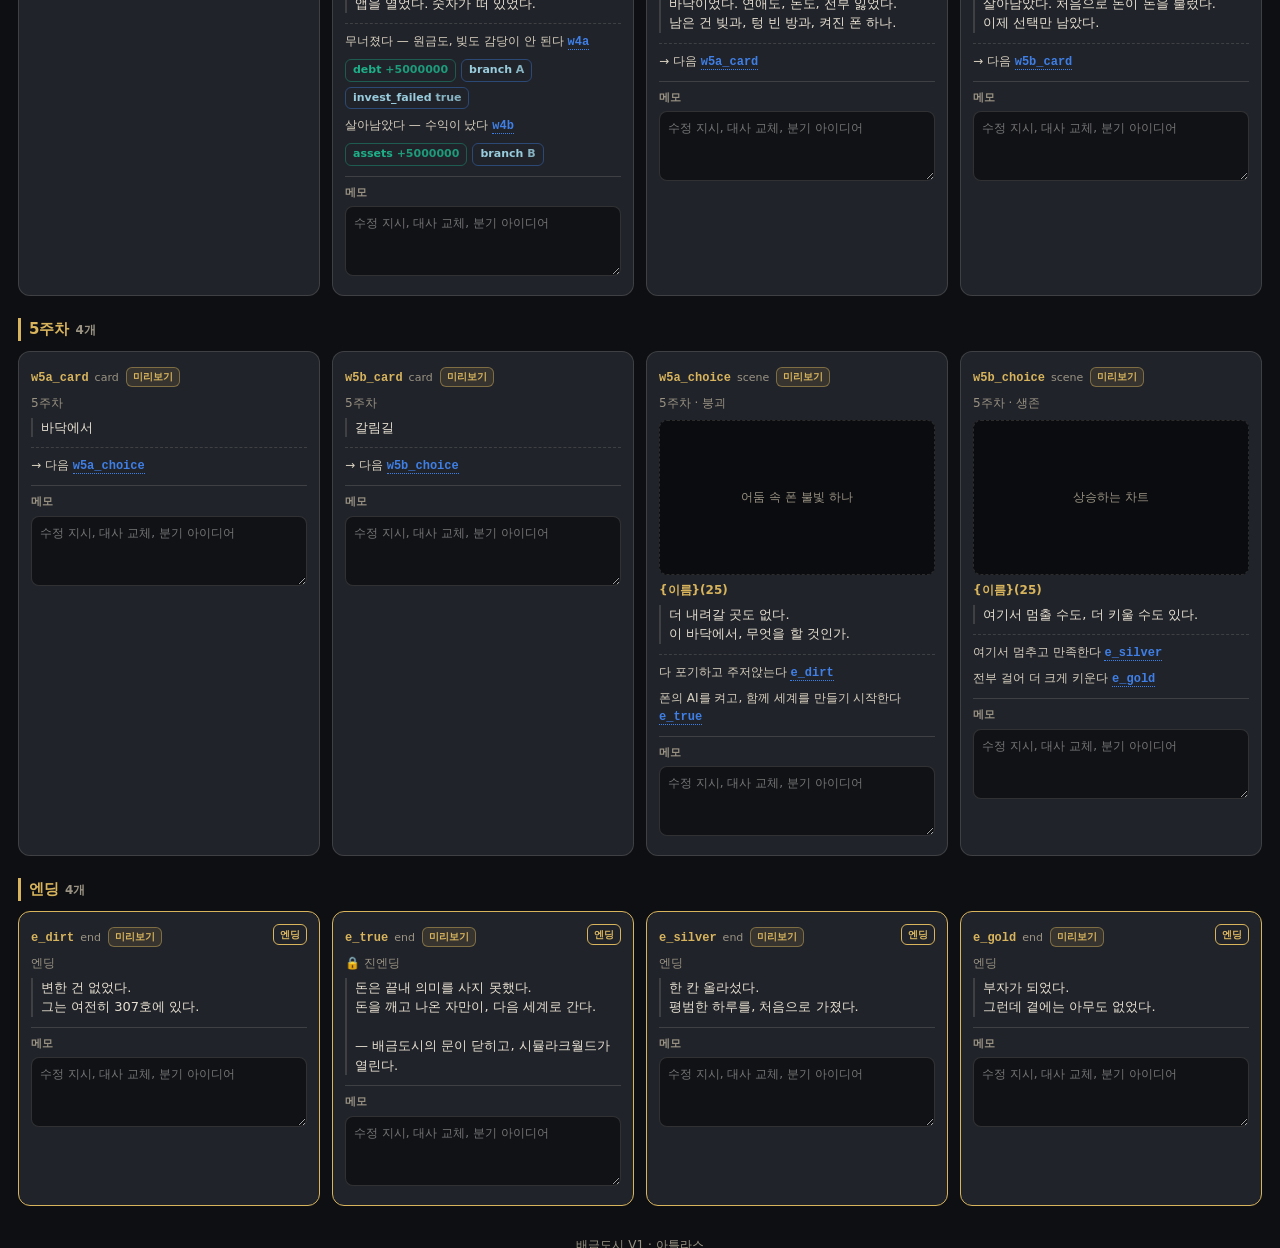
==== commit 21a27ac1: "Add atlas live scene preview" ====
--- a/game/overview.html
+++ b/game/overview.html
@@ -31,6 +31,19 @@
   .note-status{font-size:12px; color:var(--muted)}
   .note-status.ok{color:var(--green)}
   .note-status.warn{color:var(--gold)}
+  .preview-dock{position:fixed; right:18px; bottom:18px; z-index:40; width:min(430px, calc(100vw - 36px));
+    height:min(760px, calc(100dvh - 36px)); border:1px solid rgba(216,180,93,.42); border-radius:12px;
+    background:#090a0d; box-shadow:0 28px 80px rgba(0,0,0,.72); display:none; flex-direction:column; overflow:hidden}
+  .preview-dock.open{display:flex}
+  .preview-head{flex:0 0 auto; min-height:42px; display:flex; align-items:center; gap:8px; padding:8px 10px;
+    background:#15171b; border-bottom:1px solid var(--line)}
+  .preview-name{min-width:0; flex:1 1 auto; color:var(--gold); font:800 12px ui-monospace,Menlo,Consolas,monospace;
+    overflow:hidden; text-overflow:ellipsis; white-space:nowrap}
+  .preview-tool{border:1px solid var(--line); background:#22252b; color:var(--ink); border-radius:6px;
+    padding:5px 8px; font-size:12px; font-weight:800; text-decoration:none}
+  .preview-tool:hover{border-color:var(--gold)}
+  .preview-frame-wrap{flex:1 1 auto; min-height:0; background:#050506}
+  .preview-frame{width:100%; height:100%; border:0; display:block; background:#050506}
 
   details{margin-bottom:14px; border:1px solid var(--line); border-radius:10px; background:var(--panel); overflow:hidden}
   summary{cursor:pointer; padding:10px 14px; font-weight:800; font-size:14px; list-style:none}
@@ -58,6 +71,9 @@
 
   .id{font-family:ui-monospace,Menlo,Consolas,monospace; font-size:12px; font-weight:800; color:var(--gold)}
   .type{font-size:11px; color:var(--muted); margin-left:6px}
+  .preview-btn{margin-left:7px; border:1px solid rgba(216,180,93,.45); background:rgba(216,180,93,.12);
+    color:var(--gold); border-radius:6px; padding:2px 6px; font-size:10px; font-weight:800; vertical-align:1px}
+  .preview-btn:hover{background:rgba(216,180,93,.22)}
   .badges{float:right; display:flex; gap:4px}
   .bdg{font-size:10px; font-weight:800; padding:2px 6px; border-radius:6px; border:1px solid var(--line); color:var(--muted)}
   .bdg.start{color:var(--green); border-color:var(--green)}
@@ -100,6 +116,9 @@
   .empty{color:var(--muted); padding:40px; text-align:center}
   code{font-family:ui-monospace,Menlo,Consolas,monospace}
   footer{color:var(--muted); font-size:12px; margin:30px 0 10px; text-align:center}
+  @media (max-width:720px){
+    .preview-dock{inset:10px; width:auto; height:auto}
+  }
 </style>
 </head>
 <body>
@@ -172,6 +191,7 @@
       return '<div class="'+cls+'" id="scene-'+esc(s.id)+'">'
         + '<div class="badges">'+s.badges.map(badgeHTML).join('')+'</div>'
         + '<span class="id">'+esc(s.id)+'</span><span class="type">'+esc(s.type)+'</span>'
+        + '<button class="preview-btn" type="button" data-preview-scene="'+esc(s.id)+'">미리보기</button>'
         + (s.header?'<div class="hd">'+esc(s.header)+'</div>':'')
         + imageHTML(s.image)
         + (s.speaker?'<div class="sp">'+esc(s.speaker)+'</div>':'')
@@ -355,6 +375,42 @@
       updateNoteCount();
     }
 
+    function previewURL(id){
+      return 'index.html?preview=' + encodeURIComponent(id) + '&embed=1';
+    }
+
+    function openPreview(id){
+      var dock = document.getElementById('previewDock');
+      var frame = document.getElementById('previewFrame');
+      var name = document.getElementById('previewName');
+      var pop = document.getElementById('previewPopout');
+      if(!dock || !frame || !name || !pop) return;
+      var url = previewURL(id);
+      name.textContent = id;
+      pop.href = url;
+      frame.src = url;
+      dock.classList.add('open');
+      document.body.classList.add('preview-open');
+    }
+
+    function closePreview(){
+      var dock = document.getElementById('previewDock');
+      var frame = document.getElementById('previewFrame');
+      if(frame) frame.src = 'about:blank';
+      if(dock) dock.classList.remove('open');
+      document.body.classList.remove('preview-open');
+    }
+
+    function bindPreview(){
+      app.addEventListener('click', function(e){
+        var btn = e.target && e.target.closest('[data-preview-scene]');
+        if(!btn) return;
+        openPreview(btn.getAttribute('data-preview-scene'));
+      });
+      var close = document.getElementById('previewClose');
+      if(close) close.addEventListener('click', closePreview);
+    }
+
     // ----- 헤더 / 건강검진 -----
     var endTxt = H.reachableEndings.length + '/' + H.endings.length;
     var pills = ''
@@ -396,11 +452,20 @@
       +     '<span class="note-status" id="noteStatus">메모 0개</span>'
       +   '</div>'
       + '</div>'
+      + '<section class="preview-dock" id="previewDock" aria-label="씬 미리보기">'
+      +   '<div class="preview-head">'
+      +     '<div class="preview-name" id="previewName">preview</div>'
+      +     '<a class="preview-tool" id="previewPopout" href="index.html" target="_blank" rel="noopener">새 탭</a>'
+      +     '<button class="preview-tool" id="previewClose" type="button">닫기</button>'
+      +   '</div>'
+      +   '<div class="preview-frame-wrap"><iframe class="preview-frame" id="previewFrame" title="씬 미리보기"></iframe></div>'
+      + '</section>'
       + '<details open><summary>건강검진</summary><div class="pad">'+problems+'</div></details>'
       + '<details><summary>플래그 · 스탯 색인 ('+M.flags.length+')</summary><div class="pad legend">'+flagsHTML+'</div></details>'
       + groupsHTML
       + '<footer>배금도시 V1 · 아틀라스</footer>';
     bindNotes();
+    bindPreview();
   })();
   </script>
 </body>
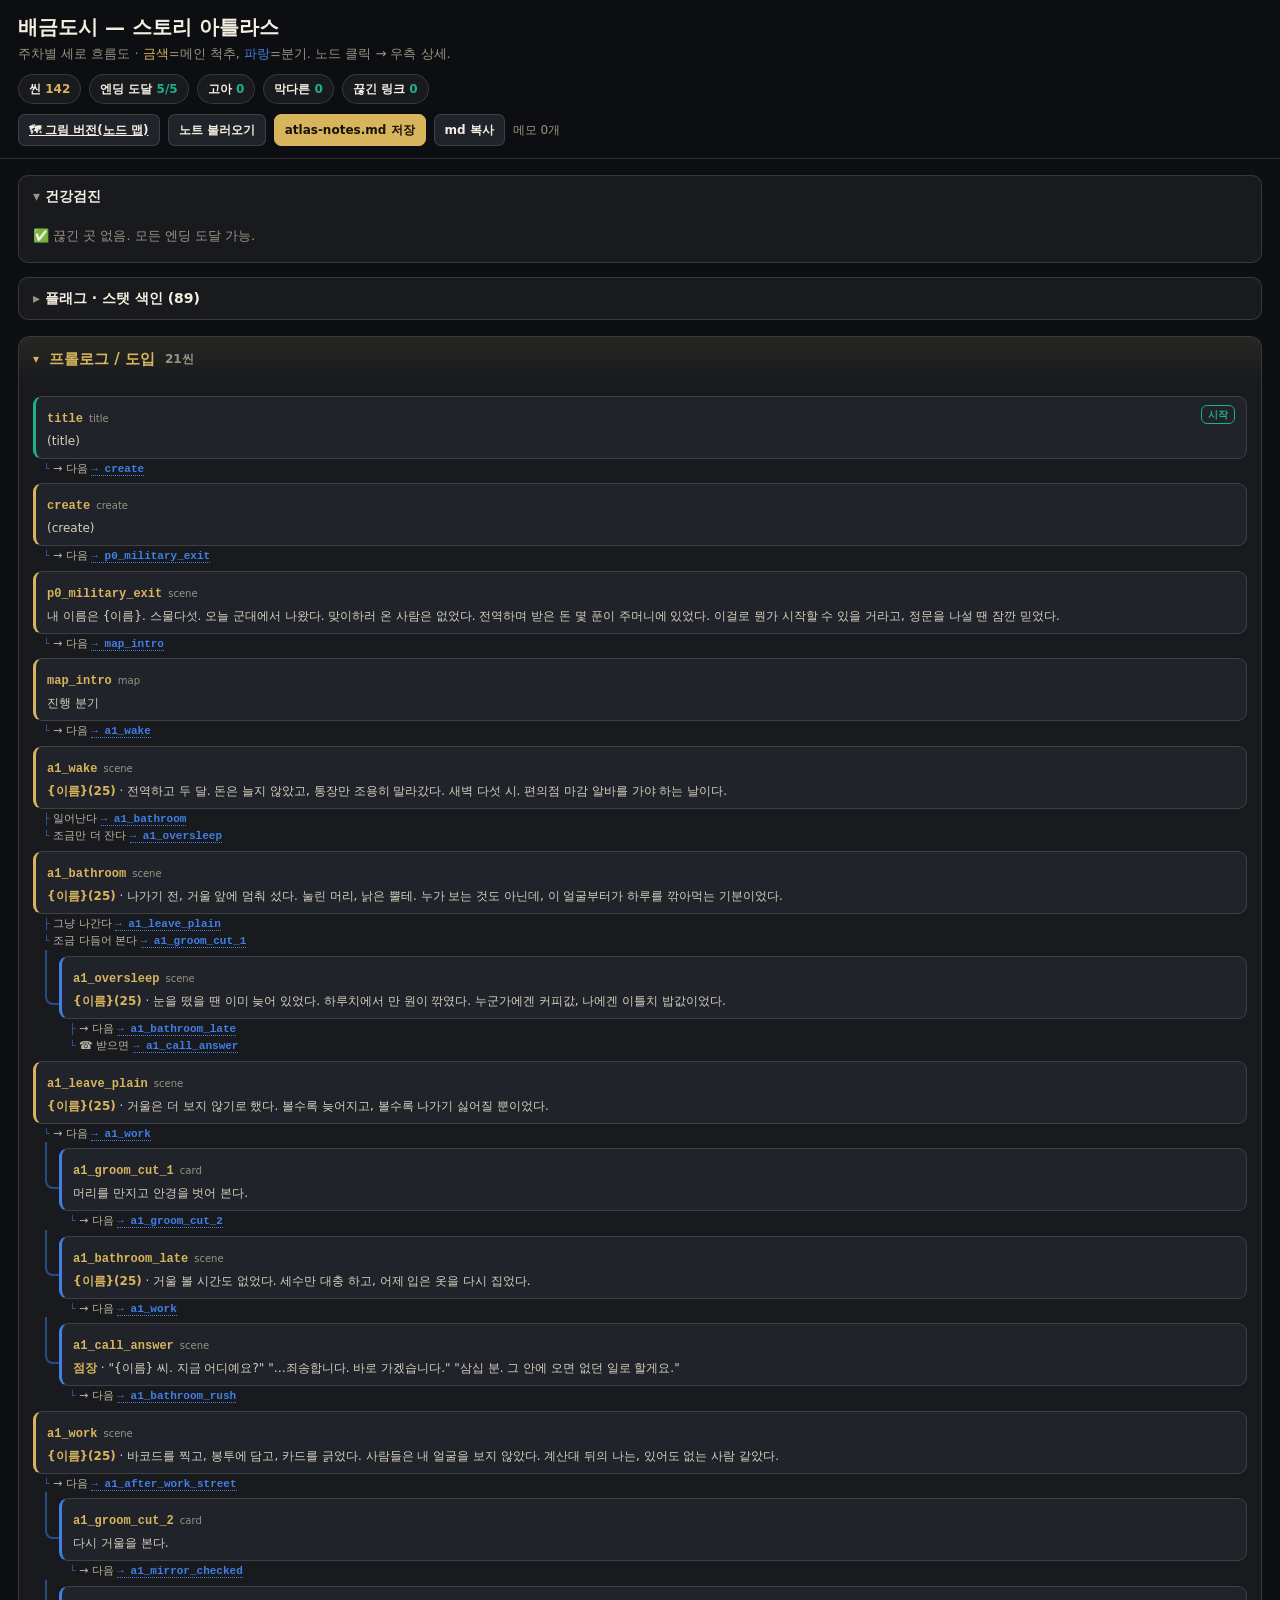
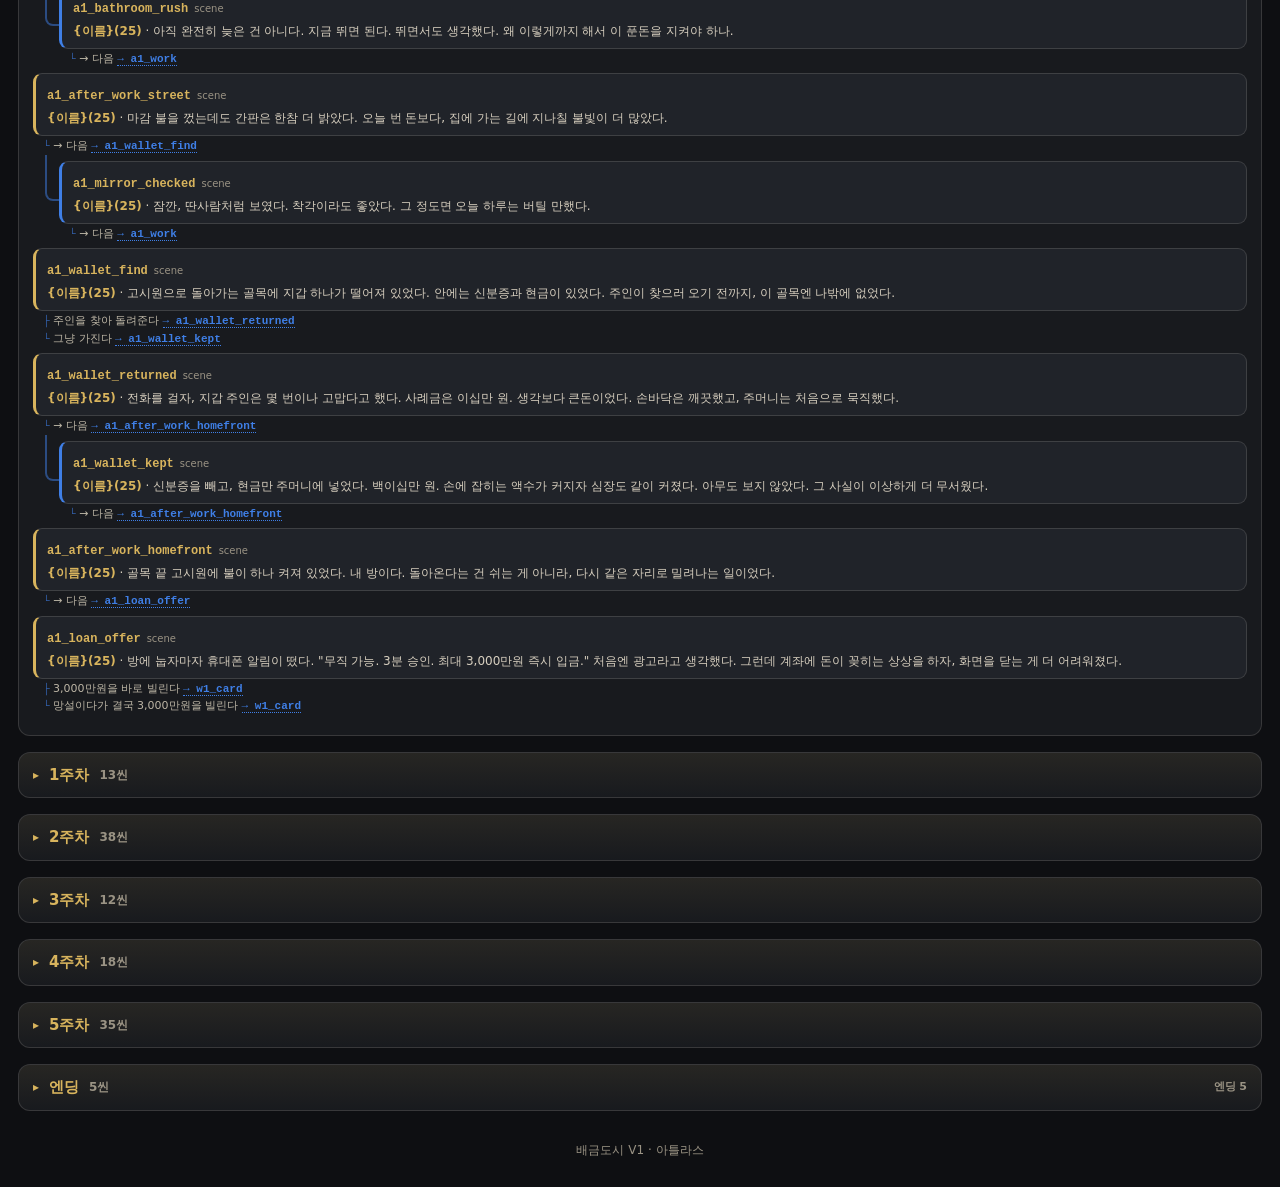
==== commit 257cdc04: "Add bank/youtube phone UIs, coin arc, single-source branches, story atlas - branches.js: single sour" ====
--- a/game/overview.html
+++ b/game/overview.html
@@ -11,6 +11,7 @@
   }
   *{box-sizing:border-box; margin:0; padding:0}
   body{background:var(--bg); color:var(--ink); font-family:"Gothic A1",system-ui,sans-serif; line-height:1.5; padding:18px; }
+  body.dock-open{padding-right:min(46vw,520px)}
   a{color:inherit}
   h1{font-size:20px; font-weight:800}
   .sub{color:var(--muted); font-size:13px; margin-top:2px}
@@ -31,93 +32,114 @@
   .note-status{font-size:12px; color:var(--muted)}
   .note-status.ok{color:var(--green)}
   .note-status.warn{color:var(--gold)}
-  .preview-dock{position:fixed; right:18px; bottom:18px; z-index:40; width:min(430px, calc(100vw - 36px));
-    height:min(760px, calc(100dvh - 36px)); border:1px solid rgba(216,180,93,.42); border-radius:12px;
-    background:#090a0d; box-shadow:0 28px 80px rgba(0,0,0,.72); display:none; flex-direction:column; overflow:hidden}
-  .preview-dock.open{display:flex}
-  .preview-head{flex:0 0 auto; min-height:42px; display:flex; align-items:center; gap:8px; padding:8px 10px;
-    background:#15171b; border-bottom:1px solid var(--line)}
-  .preview-name{min-width:0; flex:1 1 auto; color:var(--gold); font:800 12px ui-monospace,Menlo,Consolas,monospace;
-    overflow:hidden; text-overflow:ellipsis; white-space:nowrap}
-  .preview-tool{border:1px solid var(--line); background:#22252b; color:var(--ink); border-radius:6px;
-    padding:5px 8px; font-size:12px; font-weight:800; text-decoration:none}
-  .preview-tool:hover{border-color:var(--gold)}
-  .preview-frame-wrap{flex:1 1 auto; min-height:0; background:#050506}
-  .preview-frame{width:100%; height:100%; border:0; display:block; background:#050506}
-
-  details{margin-bottom:14px; border:1px solid var(--line); border-radius:10px; background:var(--panel); overflow:hidden}
-  summary{cursor:pointer; padding:10px 14px; font-weight:800; font-size:14px; list-style:none}
+
+  details.box{margin-bottom:14px; border:1px solid var(--line); border-radius:10px; background:var(--panel); overflow:hidden}
+  details.box>summary{cursor:pointer; padding:10px 14px; font-weight:800; font-size:14px; list-style:none}
   summary::-webkit-details-marker{display:none}
-  summary::before{content:"▸ "; color:var(--muted)}
-  details[open] summary::before{content:"▾ "}
+  details.box>summary::before{content:"▸ "; color:var(--muted)}
+  details.box[open]>summary::before{content:"▾ "}
   .pad{padding:6px 14px 14px}
-
   .problem{font-size:13px; padding:3px 0; color:var(--muted)}
   .problem a{color:var(--blue); text-decoration:underline; cursor:pointer}
   .problem.red a{color:var(--red)}
-
   .legend{display:flex; flex-wrap:wrap; gap:6px}
-
-  .group{margin:22px 0 8px}
-  .group h2{font-size:15px; color:var(--gold); border-left:3px solid var(--gold); padding-left:8px}
-  .group .gcount{color:var(--muted); font-size:12px; font-weight:700; margin-left:6px}
-
-  .grid{display:grid; grid-template-columns:repeat(auto-fill,minmax(280px,1fr)); gap:12px; margin-top:10px}
-  .card{border:1px solid var(--line); border-radius:12px; background:var(--panel2); padding:12px; scroll-margin-top:90px}
-  .card.is-start{border-color:var(--green)}
-  .card.is-end{border-color:var(--gold)}
-  .card.is-orphan{border-color:var(--red); background:#241b1c}
-  .card.is-dead{border-color:var(--red)}
-
-  .id{font-family:ui-monospace,Menlo,Consolas,monospace; font-size:12px; font-weight:800; color:var(--gold)}
-  .type{font-size:11px; color:var(--muted); margin-left:6px}
-  .preview-btn{margin-left:7px; border:1px solid rgba(216,180,93,.45); background:rgba(216,180,93,.12);
-    color:var(--gold); border-radius:6px; padding:2px 6px; font-size:10px; font-weight:800; vertical-align:1px}
-  .preview-btn:hover{background:rgba(216,180,93,.22)}
-  .badges{float:right; display:flex; gap:4px}
-  .bdg{font-size:10px; font-weight:800; padding:2px 6px; border-radius:6px; border:1px solid var(--line); color:var(--muted)}
+  .chip{font-size:11px; font-weight:700; padding:2px 7px; border-radius:6px; border:1px solid var(--line)}
+  .chip.stat{color:#eab; border-color:rgba(224,72,60,.4)}
+  .chip.flag{color:#9cd; border-color:rgba(63,127,230,.4)}
+  .chip.money{color:var(--green); border-color:rgba(29,176,137,.4)}
+  .chip .v{opacity:.85}
+  code{font-family:ui-monospace,Menlo,Consolas,monospace}
+
+  /* ---- 주차 흐름도 ---- */
+  .week{margin:16px 0; border:1px solid var(--line); border-radius:12px; background:var(--panel); overflow:hidden}
+  .week>summary{cursor:pointer; list-style:none; padding:11px 14px; display:flex; align-items:center; gap:10px;
+    font-weight:800; font-size:15px; background:linear-gradient(180deg,rgba(216,180,93,.08),transparent)}
+  .week>summary::before{content:"▾"; color:var(--gold); font-size:12px}
+  .week:not([open])>summary::before{content:"▸"}
+  .week .wlabel{color:var(--gold)}
+  .week .wcount{color:var(--muted); font-size:12px; font-weight:700}
+  .week .wend{margin-left:auto; font-size:11px; color:var(--muted); font-weight:700}
+  .flow{padding:8px 14px 16px}
+
+  .nodewrap{margin-left:calc(var(--lane,0) * 26px); position:relative}
+  .nodewrap.lane-1::before, .nodewrap.lane-2::before{content:""; position:absolute; left:-14px; top:-6px; bottom:50%;
+    width:12px; border-left:2px solid rgba(63,127,230,.5); border-bottom:2px solid rgba(63,127,230,.5);
+    border-bottom-left-radius:8px}
+  .node{position:relative; border:1px solid var(--line); border-left:3px solid var(--line); border-radius:9px;
+    background:var(--panel2); padding:8px 11px; margin:6px 0 2px; cursor:pointer; transition:border-color .12s, box-shadow .12s}
+  .node:hover{border-color:var(--gold)}
+  .node.spine{border-left-color:var(--gold)}
+  .node.branch{border-left-color:var(--blue)}
+  .node.is-end{border-left-color:#e7c879; background:#211d12}
+  .node.is-start{border-left-color:var(--green)}
+  .node.sel{box-shadow:0 0 0 2px var(--gold); border-color:var(--gold)}
+  .node .nid{font:800 12px ui-monospace,Menlo,Consolas,monospace; color:var(--gold)}
+  .node .ntype{font-size:10px; color:var(--muted); margin-left:6px}
+  .node .nbadges{float:right; display:flex; gap:4px}
+  .node .nsum{display:block; margin-top:3px; font-size:12px; color:#d7cfbf;
+    white-space:nowrap; overflow:hidden; text-overflow:ellipsis}
+  .node .nsum .who{color:var(--gold); font-weight:700}
+  .node .notedot{position:absolute; top:8px; right:8px; width:7px; height:7px; border-radius:50%; background:var(--gold); display:none}
+  .node.has-note .notedot{display:block}
+  .bdg{font-size:10px; font-weight:800; padding:1px 6px; border-radius:6px; border:1px solid var(--line); color:var(--muted)}
   .bdg.start{color:var(--green); border-color:var(--green)}
   .bdg.end{color:var(--gold); border-color:var(--gold)}
   .bdg.orphan,.bdg.dead{color:var(--red); border-color:var(--red)}
   .bdg.secret{color:var(--blue); border-color:var(--blue)}
 
-  .hd{font-size:12px; color:var(--muted); margin-top:6px}
-  .sp{font-size:12px; color:var(--gold); font-weight:800; margin-top:6px}
-  .tx{font-size:13px; white-space:pre-line; color:#e7e0d2; margin-top:6px; max-height:7.5em; overflow:auto;
-     border-left:2px solid var(--line); padding-left:8px}
-  .thumb{width:100%; aspect-ratio:16/9; margin-top:8px; border:1px solid var(--line); border-radius:8px;
-    overflow:hidden; background:#0b0c0f; display:flex; align-items:center; justify-content:center}
-  .thumb img{width:100%; height:100%; object-fit:contain; display:block; background:#0b0c0f}
-  .thumb.placeholder{padding:12px; color:var(--muted); font-size:12px; text-align:center; border-style:dashed}
-  .note-box{margin-top:10px; border-top:1px solid var(--line); padding-top:8px}
-  .note-label{font-size:11px; font-weight:800; color:var(--muted); margin-bottom:5px}
-  .note-box textarea{width:100%; min-height:70px; resize:vertical; border:1px solid var(--line); border-radius:8px;
-    background:#101216; color:var(--ink); padding:8px; font:inherit; font-size:12px; line-height:1.45}
-  .note-box textarea:focus{outline:none; border-color:var(--gold)}
-  .card.has-note{box-shadow:0 0 0 1px rgba(216,180,93,.32)}
-
-  .chips{display:flex; flex-wrap:wrap; gap:5px; margin-top:8px}
-  .chip{font-size:11px; font-weight:700; padding:2px 7px; border-radius:6px; border:1px solid var(--line)}
-  .chip.stat{color:#eab; border-color:rgba(224,72,60,.4)}
-  .chip.flag{color:#9cd; border-color:rgba(63,127,230,.4)}
-  .chip.money{color:var(--green); border-color:rgba(29,176,137,.4)}
-  .chip.pos::after{content:""}
-  .chip .v{opacity:.85}
-
-  .edges{margin-top:10px; border-top:1px dashed var(--line); padding-top:8px; display:flex; flex-direction:column; gap:7px}
-  .edge{font-size:12px}
-  .edge .lab{color:#d7cfbf}
-  .edge a.to{font-family:ui-monospace,Menlo,Consolas,monospace; font-weight:800; color:var(--blue);
-    text-decoration:none; border-bottom:1px dotted var(--blue)}
-  .edge a.to.broken{color:var(--red); border-color:var(--red)}
-  .edge a.to.runtime{color:var(--gold); border-color:var(--gold)}
-  .edge .rt{font-size:10px; color:var(--gold)}
+  .edgelines{margin:1px 0 4px 10px; display:flex; flex-direction:column; gap:1px}
+  .edgeline{font-size:11px; color:var(--muted); white-space:nowrap; overflow:hidden; text-overflow:ellipsis}
+  .edgeline .tree{color:rgba(63,127,230,.7); font-family:ui-monospace,monospace}
+  .edgeline .lab{color:#bdb6a6}
+  .edgeline a{font-family:ui-monospace,monospace; font-weight:700; color:var(--blue); text-decoration:none; border-bottom:1px dotted var(--blue)}
+  .edgeline a.broken{color:var(--red); border-color:var(--red)}
+  .edgeline a.runtime{color:var(--gold); border-color:var(--gold)}
+  .edgeline .rt{font-size:9px; color:var(--gold)}
+  .edgeline.branchline{margin-left:16px}
+  .edgeline .gate{color:var(--gold); font-size:10px; font-weight:700}
+  .edgeline .cond{color:#cbb27a; font-weight:700}
+  .d-edge.branchline{margin-left:16px}
+  .d-edge .gate{color:var(--gold); font-size:11px; font-weight:700}
+  .d-edge .cond{color:#cbb27a; font-weight:700}
+
+  /* ---- 우측 상세 도크 ---- */
+  .dock{position:fixed; top:0; right:0; z-index:40; width:min(46vw,520px); height:100dvh;
+    background:#0b0c0f; border-left:1px solid rgba(216,180,93,.4); box-shadow:-20px 0 60px rgba(0,0,0,.6);
+    display:none; flex-direction:column}
+  .dock.open{display:flex}
+  .dock-head{flex:0 0 auto; display:flex; align-items:center; gap:8px; padding:10px 12px;
+    background:#15171b; border-bottom:1px solid var(--line)}
+  .dock-title{flex:1 1 auto; min-width:0; color:var(--gold); font:800 13px ui-monospace,Menlo,Consolas,monospace;
+    overflow:hidden; text-overflow:ellipsis; white-space:nowrap}
+  .dock-btn{border:1px solid var(--line); background:#22252b; color:var(--ink); border-radius:6px;
+    padding:5px 9px; font:inherit; font-size:12px; font-weight:800; cursor:pointer; text-decoration:none}
+  .dock-btn:hover{border-color:var(--gold)}
+  .dock-btn.on{background:var(--gold); color:#17130b; border-color:var(--gold)}
+  .dock-frame{flex:0 0 auto; width:100%; height:0; border:0; background:#050506; transition:height .15s}
+  .dock-frame.show{height:min(46vw,300px)}
+  .dock-body{flex:1 1 auto; min-height:0; overflow:auto; padding:14px}
+  .d-hd{font-size:12px; color:var(--muted)}
+  .d-sp{font-size:13px; color:var(--gold); font-weight:800; margin-top:8px}
+  .d-tx{font-size:14px; white-space:pre-line; color:#e7e0d2; margin-top:8px; border-left:2px solid var(--line); padding-left:10px}
+  .d-img{width:100%; aspect-ratio:16/9; margin-top:10px; border:1px solid var(--line); border-radius:8px; overflow:hidden; background:#0b0c0f}
+  .d-img img{width:100%; height:100%; object-fit:contain; display:block}
+  .d-img.ph{display:flex; align-items:center; justify-content:center; color:var(--muted); font-size:12px; border-style:dashed}
+  .d-sec{margin-top:14px; border-top:1px solid var(--line); padding-top:10px}
+  .d-sec h4{font-size:11px; font-weight:800; color:var(--muted); margin-bottom:7px; text-transform:uppercase; letter-spacing:.04em}
+  .chips{display:flex; flex-wrap:wrap; gap:5px}
+  .d-edge{font-size:12px; padding:3px 0}
+  .d-edge .lab{color:#d7cfbf}
+  .d-edge a{font-family:ui-monospace,monospace; font-weight:800; color:var(--blue); text-decoration:none; border-bottom:1px dotted}
+  .d-edge a.broken{color:var(--red)} .d-edge a.runtime{color:var(--gold)}
+  .d-note textarea{width:100%; min-height:120px; resize:vertical; border:1px solid var(--line); border-radius:8px;
+    background:#101216; color:var(--ink); padding:10px; font:inherit; font-size:13px; line-height:1.5}
+  .d-note textarea:focus{outline:none; border-color:var(--gold)}
 
   .empty{color:var(--muted); padding:40px; text-align:center}
-  code{font-family:ui-monospace,Menlo,Consolas,monospace}
   footer{color:var(--muted); font-size:12px; margin:30px 0 10px; text-align:center}
-  @media (max-width:720px){
-    .preview-dock{inset:10px; width:auto; height:auto}
+  @media (max-width:760px){
+    body.dock-open{padding-right:18px}
+    .dock{width:100vw}
   }
 </style>
 </head>
@@ -126,6 +148,7 @@
 
   <!-- 게임과 같은 데이터 사용 -->
   <script src="data/scenes.js"></script>
+  <script src="data/branches.js"></script>
   <script src="atlas.js"></script>
   <script>
   (function(){
@@ -133,11 +156,40 @@
     if(!window.STORY){ app.innerHTML = '<div class="empty">scenes.js를 못 읽었어요. game/ 폴더에서 열어주세요.</div>'; return; }
     var M = window.Atlas.build(window.STORY);
     var H = M.health;
+    var START = H.start;
     var esc = function(s){ return String(s==null?'':s).replace(/[&<>"]/g, function(c){
       return {'&':'&amp;','<':'&lt;','>':'&gt;','"':'&quot;'}[c]; }); };
     var NOTE_STORAGE_KEY = 'baegeumdosi-atlas-notes-v1';
     var noteFileHandle = null;
     var notes = loadStoredNotes();
+
+    // 씬 모델 빠른 조회
+    var byId = {};
+    M.groups.forEach(function(g){ g.scenes.forEach(function(s){ byId[s.id] = s; }); });
+
+    // ----- 메인 척추(spine) 계산: start에서 "첫 엣지"만 따라간 경로 -----
+    var spine = {};
+    (function(){
+      var cur = START, guard = 0;
+      while(cur && byId[cur] && !spine[cur] && guard++ < 999){
+        spine[cur] = true;
+        var e = (byId[cur].edges || [])[0];
+        cur = e ? e.target : null;
+      }
+    })();
+
+    function summaryText(s){
+      var who = s.speaker ? '<span class="who">'+esc(s.speaker)+'</span> · ' : '';
+      var body = s.text || s.header || '';
+      body = body.replace(/\s+/g,' ').trim();
+      if(!body && !s.speaker) body = '(' + esc(s.type) + ')';
+      return who + esc(body);
+    }
+
+    function badgeHTML(b){
+      var map={'시작':'start','엔딩':'end','고아':'orphan','막다른':'dead','비밀':'secret'};
+      return '<span class="bdg '+(map[b]||'')+'">'+esc(b)+'</span>';
+    }
 
     function deltaChips(deltas){
       if(!deltas || !deltas.length) return '';
@@ -148,271 +200,201 @@
       }).join('') + '</div>';
     }
 
-    function badgeHTML(b){
-      var map={'시작':'start','엔딩':'end','고아':'orphan','막다른':'dead','비밀':'secret'};
-      return '<span class="bdg '+(map[b]||'')+'">'+esc(b)+'</span>';
-    }
-
-    function imageHTML(img){
-      if(!img) return '';
-      if(img.kind === 'file'){
-        return '<div class="thumb"><img src="'+esc(img.src)+'" loading="lazy" alt=""></div>';
-      }
-      if(img.kind === 'placeholder'){
-        return '<div class="thumb placeholder">'+esc(img.label || '이미지 예정')+'</div>';
-      }
-      return '';
-    }
-
-    function noteHTML(s){
-      return '<div class="note-box">'
-        + '<div class="note-label">메모</div>'
-        + '<textarea data-note-scene="'+esc(s.id)+'" placeholder="수정 지시, 대사 교체, 분기 아이디어">'+esc(notes[s.id] || '')+'</textarea>'
+    // ----- 흐름도 노드 -----
+    function nodeHTML(s, lane){
+      var cls = 'node';
+      if(s.id===START) cls+=' is-start';
+      else cls += spine[s.id] ? ' spine' : ' branch';
+      if(s.badges.indexOf('엔딩')>=0) cls+=' is-end';
+      if((notes[s.id]||'').trim()) cls+=' has-note';
+
+      var edgeLines = s.edges.map(function(e, i){
+        var last = i === s.edges.length-1;
+        // 런타임 허브로 가는 엣지: "선택 → ⟨조건⟩" 한 줄 + 조건별 실제 도착지 하위 줄
+        if(e.branches && e.branches.length){
+          var head = '<div class="edgeline"><span class="tree">'+(last?'└':'├')+'</span> '
+            + '<span class="lab">'+esc(e.label)+'</span> <span class="gate">⟨'+esc(e.gate)+'⟩</span></div>';
+          var sub = e.branches.map(function(b, j){
+            var lb = j === e.branches.length-1;
+            return '<div class="edgeline branchline"><span class="tree">'+(lb?'└':'├')+'</span> '
+              + '<span class="cond">'+esc(b.label)+'</span> '
+              + '<a class="to'+(b.kind==='broken'?' broken':'')+'" href="#scene-'+esc(b.target)+'" data-jump="'+esc(b.target)+'">→ '+esc(b.target)+'</a>'
+              + (b.kind==='broken'?' <span class="rt" style="color:var(--red)">없음!</span>':'')+'</div>';
+          }).join('');
+          return head + sub;
+        }
+        var toCls = 'to' + (e.kind==='broken'?' broken':e.kind==='runtime'?' runtime':'');
+        var rt = e.kind==='broken' ? ' <span class="rt" style="color:var(--red)">없음!</span>' : '';
+        return '<div class="edgeline"><span class="tree">'+(last?'└':'├')+'</span> '
+             + '<span class="lab">'+esc(e.label)+'</span> '
+             + '<a class="'+toCls+'" href="#scene-'+esc(e.target)+'" data-jump="'+esc(e.target)+'">→ '+esc(e.target)+'</a>'+rt
+             + '</div>';
+      }).join('');
+
+      return '<div class="nodewrap lane-'+lane+'" style="--lane:'+lane+'">'
+        + '<div class="'+cls+'" id="scene-'+esc(s.id)+'" data-scene="'+esc(s.id)+'">'
+        +   '<span class="notedot"></span>'
+        +   '<div class="nbadges">'+s.badges.map(badgeHTML).join('')+'</div>'
+        +   '<span class="nid">'+esc(s.id)+'</span><span class="ntype">'+esc(s.type)+'</span>'
+        +   '<span class="nsum">'+summaryText(s)+'</span>'
+        + '</div>'
+        + (edgeLines ? '<div class="edgelines">'+edgeLines+'</div>' : '')
         + '</div>';
     }
 
-    function cardHTML(s){
-      var cls = 'card';
-      if(s.badges.indexOf('시작')>=0) cls+=' is-start';
-      if(s.badges.indexOf('엔딩')>=0) cls+=' is-end';
-      if(s.badges.indexOf('고아')>=0) cls+=' is-orphan';
-      if(s.badges.indexOf('막다른')>=0) cls+=' is-dead';
-      if((notes[s.id] || '').trim()) cls+=' has-note';
+    function weekHTML(g, idx){
+      var endCount = g.scenes.filter(function(s){ return s.badges.indexOf('엔딩')>=0; }).length;
+      var open = idx===0 ? ' open' : '';
+      var nodes = g.scenes.map(function(s){
+        var lane = (s.id===START || spine[s.id]) ? 0 : 1;
+        return nodeHTML(s, lane);
+      }).join('');
+      return '<details class="week"'+open+'>'
+        + '<summary><span class="wlabel">'+esc(g.label)+'</span> <span class="wcount">'+g.scenes.length+'씬</span>'
+        +   (endCount?'<span class="wend">엔딩 '+endCount+'</span>':'')+'</summary>'
+        + '<div class="flow">'+nodes+'</div>'
+        + '</details>';
+    }
+
+    // ----- 상세 도크 -----
+    var selected = null;
+    function detailHTML(s){
+      var img='';
+      if(s.image && s.image.kind==='file') img='<div class="d-img"><img src="'+esc(s.image.src)+'" loading="lazy" alt=""></div>';
+      else if(s.image && s.image.kind==='layered') img='<div class="d-img"><img src="'+esc(s.image.src)+'" loading="lazy" alt=""></div>';
+      else if(s.image && s.image.kind==='placeholder') img='<div class="d-img ph">'+esc(s.image.label||'이미지 예정')+'</div>';
 
       var edges = s.edges.map(function(e){
-        var toCls = 'to' + (e.kind==='broken'?' broken':e.kind==='runtime'?' runtime':'');
-        var rt = e.kind==='runtime' ? ' <span class="rt">(런타임 분기)</span>'
-               : e.kind==='broken' ? ' <span class="rt" style="color:var(--red)">(타겟 없음!)</span>' : '';
-        return '<div class="edge"><span class="lab">'+esc(e.label)+'</span> '
-             + '<a class="'+toCls+'" href="#scene-'+esc(e.target)+'">'+esc(e.target)+'</a>'+rt
-             + deltaChips(e.deltas) + '</div>';
-      }).join('');
-
-      return '<div class="'+cls+'" id="scene-'+esc(s.id)+'">'
-        + '<div class="badges">'+s.badges.map(badgeHTML).join('')+'</div>'
-        + '<span class="id">'+esc(s.id)+'</span><span class="type">'+esc(s.type)+'</span>'
-        + '<button class="preview-btn" type="button" data-preview-scene="'+esc(s.id)+'">미리보기</button>'
-        + (s.header?'<div class="hd">'+esc(s.header)+'</div>':'')
-        + imageHTML(s.image)
-        + (s.speaker?'<div class="sp">'+esc(s.speaker)+'</div>':'')
-        + (s.text?'<div class="tx">'+esc(s.text)+'</div>':'')
-        + deltaChips(s.deltas)
-        + (edges?'<div class="edges">'+edges+'</div>':'')
-        + noteHTML(s)
+        if(e.branches && e.branches.length){
+          var sub = e.branches.map(function(b){
+            return '<div class="d-edge branchline"><span class="cond">'+esc(b.label)+'</span> '
+              + '<a class="to'+(b.kind==='broken'?' broken':'')+'" href="#scene-'+esc(b.target)+'" data-jump="'+esc(b.target)+'">→ '+esc(b.target)+'</a>'
+              + (b.kind==='broken'?' <span class="rt" style="color:var(--red)">(없음)</span>':'')+'</div>';
+          }).join('');
+          return '<div class="d-edge"><span class="lab">'+esc(e.label)+'</span> '
+            + '<span class="gate">⟨'+esc(e.gate)+'⟩</span>'+deltaChips(e.deltas)+'</div>'+sub;
+        }
+        var toCls='to'+(e.kind==='broken'?' broken':e.kind==='runtime'?' runtime':'');
+        var rt = e.kind==='broken'?' <span class="rt" style="color:var(--red)">(타겟 없음)</span>'
+               : e.kind==='runtime'?' <span class="rt" style="color:var(--gold)">(런타임 분기)</span>':'';
+        return '<div class="d-edge"><span class="lab">'+esc(e.label)+'</span> '
+          + '<a class="'+toCls+'" href="#scene-'+esc(e.target)+'" data-jump="'+esc(e.target)+'">→ '+esc(e.target)+'</a>'+rt
+          + deltaChips(e.deltas)+'</div>';
+      }).join('') || '<div class="problem">나가는 분기 없음</div>';
+
+      // 들어오는 링크
+      var incoming = [];
+      Object.keys(byId).forEach(function(id){
+        byId[id].edges.forEach(function(e){ if(e.target===s.id) incoming.push({from:id, label:e.label}); });
+      });
+      var incHTML = incoming.length
+        ? incoming.map(function(p){ return '<div class="d-edge"><a href="#scene-'+esc(p.from)+'" data-jump="'+esc(p.from)+'">'+esc(p.from)+'</a> <span class="lab">— '+esc(p.label)+'</span></div>'; }).join('')
+        : '<div class="problem">들어오는 링크 없음 (시작 또는 런타임 진입)</div>';
+
+      return '<div class="d-hd">'+esc(s.type)+(s.header?' · '+esc(s.header):'')+'</div>'
+        + img
+        + (s.speaker?'<div class="d-sp">'+esc(s.speaker)+'</div>':'')
+        + (s.text?'<div class="d-tx">'+esc(s.text)+'</div>':'')
+        + (s.deltas && s.deltas.length ? '<div class="d-sec"><h4>이 씬의 변화</h4>'+deltaChips(s.deltas)+'</div>' : '')
+        + '<div class="d-sec"><h4>나가는 분기 ('+s.edges.length+')</h4>'+edges+'</div>'
+        + '<div class="d-sec"><h4>들어오는 링크 ('+incoming.length+')</h4>'+incHTML+'</div>'
+        + '<div class="d-sec d-note"><h4>메모</h4>'
+        +   '<textarea id="dockNote" data-note-scene="'+esc(s.id)+'" placeholder="수정 지시, 대사 교체, 분기 아이디어">'+esc(notes[s.id]||'')+'</textarea>'
         + '</div>';
     }
 
-    function loadStoredNotes(){
-      try {
-        return JSON.parse(localStorage.getItem(NOTE_STORAGE_KEY) || '{}') || {};
-      } catch(e) {
-        return {};
-      }
-    }
-
-    function cleanNotes(obj){
-      var out = {};
-      Object.keys(obj || {}).forEach(function(id){
-        var val = String(obj[id] == null ? '' : obj[id]).trim();
-        if(val) out[id] = val;
-      });
-      return out;
-    }
-
-    function persistNotes(){
-      localStorage.setItem(NOTE_STORAGE_KEY, JSON.stringify(notes));
-      updateNoteCount();
-    }
-
-    function orderedSceneIds(){
-      var ids = [];
-      M.groups.forEach(function(g){ g.scenes.forEach(function(s){ ids.push(s.id); }); });
-      return ids;
-    }
-
+    function selectScene(id){
+      var s = byId[id]; if(!s) return;
+      selected = id;
+      document.querySelectorAll('.node.sel').forEach(function(n){ n.classList.remove('sel'); });
+      var node = document.getElementById('scene-'+id);
+      if(node){ node.classList.add('sel'); }
+      // 닫힌 주차면 펼치기
+      var det = node && node.closest('details.week');
+      if(det && !det.open) det.open = true;
+      document.getElementById('dockTitle').textContent = id;
+      document.getElementById('dockBody').innerHTML = detailHTML(s);
+      document.getElementById('dock').classList.add('open');
+      document.body.classList.add('dock-open');
+      var pop = document.getElementById('dockPop'); if(pop) pop.href = previewURL(id);
+      var fr = document.getElementById('dockFrame');
+      if(fr.classList.contains('show')) fr.src = previewURL(id);
+    }
+
+    function jumpTo(id){
+      var node = document.getElementById('scene-'+id);
+      var det = node && node.closest('details.week');
+      if(det && !det.open) det.open = true;
+      if(node) node.scrollIntoView({behavior:'smooth', block:'center'});
+      selectScene(id);
+    }
+
+    // ----- 노트 저장/불러오기 (기존 유지) -----
+    function loadStoredNotes(){ try{ return JSON.parse(localStorage.getItem(NOTE_STORAGE_KEY)||'{}')||{}; }catch(e){ return {}; } }
+    function cleanNotes(obj){ var o={}; Object.keys(obj||{}).forEach(function(id){ var v=String(obj[id]==null?'':obj[id]).trim(); if(v)o[id]=v; }); return o; }
+    function persistNotes(){ localStorage.setItem(NOTE_STORAGE_KEY, JSON.stringify(notes)); updateNoteCount(); }
+    function orderedSceneIds(){ var ids=[]; M.groups.forEach(function(g){ g.scenes.forEach(function(s){ ids.push(s.id); }); }); return ids; }
     function serializeNotes(){
       notes = cleanNotes(notes);
-      var known = {};
-      var ids = orderedSceneIds();
-      ids.forEach(function(id){ known[id] = true; });
+      var known={}, ids=orderedSceneIds(); ids.forEach(function(id){ known[id]=true; });
       Object.keys(notes).forEach(function(id){ if(!known[id]) ids.push(id); });
-
-      var body = ids.filter(function(id){ return notes[id]; }).map(function(id){
-        return '## ' + id + '\n' + notes[id].trim();
-      }).join('\n\n');
-
+      var body = ids.filter(function(id){ return notes[id]; }).map(function(id){ return '## '+id+'\n'+notes[id].trim(); }).join('\n\n');
       return '# 배금도시 아틀라스 메모\n\n'
         + '> Codex에게 "아틀라스 메모 반영해줘"라고 말하면 이 파일의 씬별 메모를 기준으로 반영합니다.\n'
         + '> 형식: `## scene_id` 아래에 수정 지시를 적습니다.\n\n'
-        + (body ? body + '\n' : '');
-    }
-
+        + (body ? body+'\n' : '');
+    }
     function parseNotes(md){
-      var out = {};
-      var current = null;
-      var lines = [];
-      function flush(){
-        if(current){
-          var text = lines.join('\n').trim();
-          if(text) out[current] = text;
-        }
+      var out={}, current=null, lines=[];
+      function flush(){ if(current){ var t=lines.join('\n').trim(); if(t) out[current]=t; } }
+      String(md||'').split(/\r?\n/).forEach(function(line){
+        var m=line.match(/^##\s+([A-Za-z0-9_.:-]+)/);
+        if(m){ flush(); current=m[1]; lines=[]; } else if(current){ lines.push(line); }
+      });
+      flush(); return out;
+    }
+    function setStatus(msg,cls){ var el=document.getElementById('noteStatus'); if(!el)return; el.className='note-status'+(cls?' '+cls:''); el.textContent=msg; }
+    function updateNoteCount(){ var c=Object.keys(cleanNotes(notes)).length; setStatus('메모 '+c+'개', c?'ok':''); }
+    function refreshNoteDots(){
+      document.querySelectorAll('.node').forEach(function(n){
+        var id=n.getAttribute('data-scene'); n.classList.toggle('has-note', !!(notes[id]||'').trim());
+      });
+    }
+    async function openNotesFile(){
+      if(!window.showOpenFilePicker){ setStatus('파일 불러오기는 이 브라우저에서 미지원','warn'); return; }
+      try{
+        var picked=await window.showOpenFilePicker({ multiple:false, types:[{description:'Markdown',accept:{'text/markdown':['.md'],'text/plain':['.txt']}}] });
+        noteFileHandle=picked[0]; var file=await noteFileHandle.getFile();
+        notes=parseNotes(await file.text()); persistNotes(); refreshNoteDots();
+        if(selected) selectScene(selected);
+        setStatus(file.name+' 불러옴','ok');
+      }catch(e){ if(e&&e.name!=='AbortError') setStatus('불러오기 실패','warn'); }
+    }
+    function downloadNotes(md){
+      var a=document.createElement('a'); a.href=URL.createObjectURL(new Blob([md],{type:'text/markdown;charset=utf-8'}));
+      a.download='atlas-notes.md'; a.click(); setTimeout(function(){ URL.revokeObjectURL(a.href); },1000);
+    }
+    async function saveNotesFile(){
+      var md=serializeNotes(); persistNotes();
+      if(window.showSaveFilePicker){
+        try{
+          if(!noteFileHandle){ noteFileHandle=await window.showSaveFilePicker({ suggestedName:'atlas-notes.md', types:[{description:'Markdown',accept:{'text/markdown':['.md'],'text/plain':['.txt']}}] }); }
+          var w=await noteFileHandle.createWritable(); await w.write(md); await w.close();
+          setStatus('atlas-notes.md 저장됨','ok'); return;
+        }catch(e){ if(e&&e.name==='AbortError') return; }
       }
-      String(md || '').split(/\r?\n/).forEach(function(line){
-        var m = line.match(/^##\s+([A-Za-z0-9_.:-]+)/);
-        if(m){
-          flush();
-          current = m[1];
-          lines = [];
-        } else if(current) {
-          lines.push(line);
-        }
-      });
-      flush();
-      return out;
-    }
-
-    function setStatus(msg, cls){
-      var el = document.getElementById('noteStatus');
-      if(!el) return;
-      el.className = 'note-status' + (cls ? ' ' + cls : '');
-      el.textContent = msg;
-    }
-
-    function updateNoteCount(){
-      var count = Object.keys(cleanNotes(notes)).length;
-      setStatus('메모 ' + count + '개', count ? 'ok' : '');
-    }
-
-    function applyNotesToCards(){
-      document.querySelectorAll('[data-note-scene]').forEach(function(el){
-        var id = el.getAttribute('data-note-scene');
-        el.value = notes[id] || '';
-        var card = el.closest('.card');
-        if(card) card.classList.toggle('has-note', !!(el.value || '').trim());
-      });
-      persistNotes();
-    }
-
-    async function openNotesFile(){
-      if(!window.showOpenFilePicker){
-        setStatus('파일 불러오기는 이 브라우저에서 미지원', 'warn');
-        return;
-      }
-      try {
-        var picked = await window.showOpenFilePicker({
-          multiple: false,
-          types: [{ description: 'Markdown', accept: { 'text/markdown': ['.md'], 'text/plain': ['.txt'] } }],
-        });
-        noteFileHandle = picked[0];
-        var file = await noteFileHandle.getFile();
-        notes = parseNotes(await file.text());
-        applyNotesToCards();
-        setStatus(file.name + ' 불러옴', 'ok');
-      } catch(e) {
-        if(e && e.name !== 'AbortError') setStatus('불러오기 실패', 'warn');
-      }
-    }
-
-    function downloadNotes(md){
-      var a = document.createElement('a');
-      a.href = URL.createObjectURL(new Blob([md], { type: 'text/markdown;charset=utf-8' }));
-      a.download = 'atlas-notes.md';
-      a.click();
-      setTimeout(function(){ URL.revokeObjectURL(a.href); }, 1000);
-    }
-
-    async function saveNotesFile(){
-      var md = serializeNotes();
-      persistNotes();
-      if(window.showSaveFilePicker){
-        try {
-          if(!noteFileHandle){
-            noteFileHandle = await window.showSaveFilePicker({
-              suggestedName: 'atlas-notes.md',
-              types: [{ description: 'Markdown', accept: { 'text/markdown': ['.md'], 'text/plain': ['.txt'] } }],
-            });
-          }
-          var writable = await noteFileHandle.createWritable();
-          await writable.write(md);
-          await writable.close();
-          setStatus('atlas-notes.md 저장됨', 'ok');
-          return;
-        } catch(e) {
-          if(e && e.name === 'AbortError') return;
-        }
-      }
-      downloadNotes(md);
-      setStatus('atlas-notes.md 다운로드됨', 'warn');
-    }
-
+      downloadNotes(md); setStatus('atlas-notes.md 다운로드됨','warn');
+    }
     async function copyNotes(){
-      var md = serializeNotes();
-      persistNotes();
-      try {
-        await navigator.clipboard.writeText(md);
-        setStatus('메모 md 복사됨', 'ok');
-      } catch(e) {
-        setStatus('복사 실패. 저장 버튼을 사용', 'warn');
-      }
-    }
-
-    function bindNotes(){
-      app.addEventListener('input', function(e){
-        var el = e.target;
-        if(!el || !el.matches('[data-note-scene]')) return;
-        var id = el.getAttribute('data-note-scene');
-        notes[id] = el.value;
-        var card = el.closest('.card');
-        if(card) card.classList.toggle('has-note', !!el.value.trim());
-        persistNotes();
-      });
-      var openBtn = document.getElementById('noteOpen');
-      var saveBtn = document.getElementById('noteSave');
-      var copyBtn = document.getElementById('noteCopy');
-      if(openBtn) openBtn.addEventListener('click', openNotesFile);
-      if(saveBtn) saveBtn.addEventListener('click', saveNotesFile);
-      if(copyBtn) copyBtn.addEventListener('click', copyNotes);
-      updateNoteCount();
-    }
-
-    function previewURL(id){
-      return 'index.html?preview=' + encodeURIComponent(id) + '&embed=1';
-    }
-
-    function openPreview(id){
-      var dock = document.getElementById('previewDock');
-      var frame = document.getElementById('previewFrame');
-      var name = document.getElementById('previewName');
-      var pop = document.getElementById('previewPopout');
-      if(!dock || !frame || !name || !pop) return;
-      var url = previewURL(id);
-      name.textContent = id;
-      pop.href = url;
-      frame.src = url;
-      dock.classList.add('open');
-      document.body.classList.add('preview-open');
-    }
-
-    function closePreview(){
-      var dock = document.getElementById('previewDock');
-      var frame = document.getElementById('previewFrame');
-      if(frame) frame.src = 'about:blank';
-      if(dock) dock.classList.remove('open');
-      document.body.classList.remove('preview-open');
-    }
-
-    function bindPreview(){
-      app.addEventListener('click', function(e){
-        var btn = e.target && e.target.closest('[data-preview-scene]');
-        if(!btn) return;
-        openPreview(btn.getAttribute('data-preview-scene'));
-      });
-      var close = document.getElementById('previewClose');
-      if(close) close.addEventListener('click', closePreview);
-    }
+      var md=serializeNotes(); persistNotes();
+      try{ await navigator.clipboard.writeText(md); setStatus('메모 md 복사됨','ok'); }
+      catch(e){ setStatus('복사 실패. 저장 버튼 사용','warn'); }
+    }
+
+    function previewURL(id){ return 'index.html?preview='+encodeURIComponent(id)+'&embed=1'; }
 
     // ----- 헤더 / 건강검진 -----
-    var endTxt = H.reachableEndings.length + '/' + H.endings.length;
+    var endTxt = H.reachableEndings.length+'/'+H.endings.length;
     var pills = ''
       + '<span class="pill">씬 <b>'+H.sceneCount+'</b></span>'
       + '<span class="pill '+(H.reachableEndings.length===H.endings.length?'ok':'warn')+'">엔딩 도달 <b>'+endTxt+'</b></span>'
@@ -420,52 +402,79 @@
       + '<span class="pill '+(H.deadends.length?'bad':'ok')+'">막다른 <b>'+H.deadends.length+'</b></span>'
       + '<span class="pill '+(H.brokenLinks.length?'bad':'ok')+'">끊긴 링크 <b>'+H.brokenLinks.length+'</b></span>';
 
-    function jump(id){ return '<a href="#scene-'+esc(id)+'">'+esc(id)+'</a>'; }
-    var problems = '';
-    if(H.brokenLinks.length) problems += '<div class="problem red">⛔ 끊긴 링크: '
-      + H.brokenLinks.map(function(b){ return jump(b.from)+' → <code>'+esc(b.to)+'</code>'; }).join(' · ')+'</div>';
-    if(H.orphans.length) problems += '<div class="problem">🟠 고아 씬(도달 불가): '
-      + H.orphans.map(jump).join(' · ')+'</div>';
-    if(H.deadends.length) problems += '<div class="problem">🔴 막다른 씬: '
-      + H.deadends.map(jump).join(' · ')+'</div>';
-    if(!problems) problems = '<div class="problem">✅ 끊긴 곳 없음. 모든 엔딩 도달 가능.</div>';
+    function jump(id){ return '<a href="#scene-'+esc(id)+'" data-jump="'+esc(id)+'">'+esc(id)+'</a>'; }
+    var problems='';
+    if(H.brokenLinks.length) problems+='<div class="problem red">⛔ 끊긴 링크: '+H.brokenLinks.map(function(b){ return jump(b.from)+' → <code>'+esc(b.to)+'</code>'; }).join(' · ')+'</div>';
+    if(H.orphans.length) problems+='<div class="problem">🟠 고아 씬: '+H.orphans.map(jump).join(' · ')+'</div>';
+    if(H.deadends.length) problems+='<div class="problem">🔴 막다른 씬: '+H.deadends.map(jump).join(' · ')+'</div>';
+    if(!problems) problems='<div class="problem">✅ 끊긴 곳 없음. 모든 엔딩 도달 가능.</div>';
 
     var flagsHTML = M.flags.map(function(f){
-      return '<span class="chip '+(f.kind==='flag'?'flag':'stat')+'">'+esc(f.name)
-        +' <span class="v">×'+f.setAt.length+'</span></span>';
+      return '<span class="chip '+(f.kind==='flag'?'flag':'stat')+'">'+esc(f.name)+' <span class="v">×'+f.setAt.length+'</span></span>';
     }).join('') || '<span class="problem">아직 없음</span>';
 
-    var groupsHTML = M.groups.map(function(g){
-      return '<div class="group"><h2>'+esc(g.label)+'<span class="gcount">'+g.scenes.length+'개</span></h2>'
-        + '<div class="grid">'+g.scenes.map(cardHTML).join('')+'</div></div>';
-    }).join('');
+    var weeksHTML = M.groups.map(weekHTML).join('');
 
     app.innerHTML =
         '<div class="toolbar">'
       +   '<h1>배금도시 — 스토리 아틀라스</h1>'
-      +   '<div class="sub">같은 <code>data/scenes.js</code>를 읽어 항상 최신과 일치. 메모는 <code>atlas-notes.md</code>로 저장.</div>'
+      +   '<div class="sub">주차별 세로 흐름도 · <span style="color:var(--gold)">금색</span>=메인 척추, <span style="color:var(--blue)">파랑</span>=분기. 노드 클릭 → 우측 상세.</div>'
       +   '<div class="pills">'+pills+'</div>'
       +   '<div class="note-actions">'
+      +     '<a class="note-btn" href="map.html">🗺 그림 버전(노드 맵)</a>'
       +     '<button class="note-btn" id="noteOpen" type="button">노트 불러오기</button>'
       +     '<button class="note-btn primary" id="noteSave" type="button">atlas-notes.md 저장</button>'
       +     '<button class="note-btn" id="noteCopy" type="button">md 복사</button>'
       +     '<span class="note-status" id="noteStatus">메모 0개</span>'
       +   '</div>'
       + '</div>'
-      + '<section class="preview-dock" id="previewDock" aria-label="씬 미리보기">'
-      +   '<div class="preview-head">'
-      +     '<div class="preview-name" id="previewName">preview</div>'
-      +     '<a class="preview-tool" id="previewPopout" href="index.html" target="_blank" rel="noopener">새 탭</a>'
-      +     '<button class="preview-tool" id="previewClose" type="button">닫기</button>'
+      + '<details class="box" open><summary>건강검진</summary><div class="pad">'+problems+'</div></details>'
+      + '<details class="box"><summary>플래그 · 스탯 색인 ('+M.flags.length+')</summary><div class="pad legend">'+flagsHTML+'</div></details>'
+      + weeksHTML
+      + '<footer>배금도시 V1 · 아틀라스</footer>'
+      + '<aside class="dock" id="dock" aria-label="씬 상세">'
+      +   '<div class="dock-head">'
+      +     '<span class="dock-title" id="dockTitle">씬을 클릭하세요</span>'
+      +     '<button class="dock-btn" id="dockGame" type="button">게임에서 보기</button>'
+      +     '<a class="dock-btn" id="dockPop" href="index.html" target="_blank" rel="noopener">새 탭</a>'
+      +     '<button class="dock-btn" id="dockClose" type="button">✕</button>'
       +   '</div>'
-      +   '<div class="preview-frame-wrap"><iframe class="preview-frame" id="previewFrame" title="씬 미리보기"></iframe></div>'
-      + '</section>'
-      + '<details open><summary>건강검진</summary><div class="pad">'+problems+'</div></details>'
-      + '<details><summary>플래그 · 스탯 색인 ('+M.flags.length+')</summary><div class="pad legend">'+flagsHTML+'</div></details>'
-      + groupsHTML
-      + '<footer>배금도시 V1 · 아틀라스</footer>';
-    bindNotes();
-    bindPreview();
+      +   '<iframe class="dock-frame" id="dockFrame" title="씬 미리보기"></iframe>'
+      +   '<div class="dock-body" id="dockBody"><div class="empty">왼쪽 흐름도에서 씬을 클릭하면 본문·분기·메모가 여기 나와요.</div></div>'
+      + '</aside>';
+
+    updateNoteCount();
+    refreshNoteDots();
+
+    // ----- 이벤트 -----
+    app.addEventListener('click', function(e){
+      var jumpEl = e.target.closest('[data-jump]');
+      if(jumpEl){ e.preventDefault(); jumpTo(jumpEl.getAttribute('data-jump')); return; }
+      var node = e.target.closest('.node');
+      if(node){ selectScene(node.getAttribute('data-scene')); }
+    });
+    app.addEventListener('input', function(e){
+      var el=e.target; if(!el.matches || !el.matches('[data-note-scene]')) return;
+      var id=el.getAttribute('data-note-scene'); notes[id]=el.value;
+      var n=document.getElementById('scene-'+id); if(n) n.classList.toggle('has-note', !!el.value.trim());
+      persistNotes();
+    });
+    document.getElementById('noteOpen').addEventListener('click', openNotesFile);
+    document.getElementById('noteSave').addEventListener('click', saveNotesFile);
+    document.getElementById('noteCopy').addEventListener('click', copyNotes);
+    document.getElementById('dockClose').addEventListener('click', function(){
+      document.getElementById('dock').classList.remove('open');
+      document.body.classList.remove('dock-open');
+      var fr=document.getElementById('dockFrame'); fr.classList.remove('show'); fr.src='about:blank';
+      document.getElementById('dockGame').classList.remove('on');
+      document.querySelectorAll('.node.sel').forEach(function(n){ n.classList.remove('sel'); });
+      selected=null;
+    });
+    document.getElementById('dockGame').addEventListener('click', function(){
+      var fr=document.getElementById('dockFrame'), btn=this;
+      if(fr.classList.contains('show')){ fr.classList.remove('show'); fr.src='about:blank'; btn.classList.remove('on'); }
+      else if(selected){ fr.src=previewURL(selected); fr.classList.add('show'); btn.classList.add('on'); }
+    });
   })();
   </script>
 </body>
